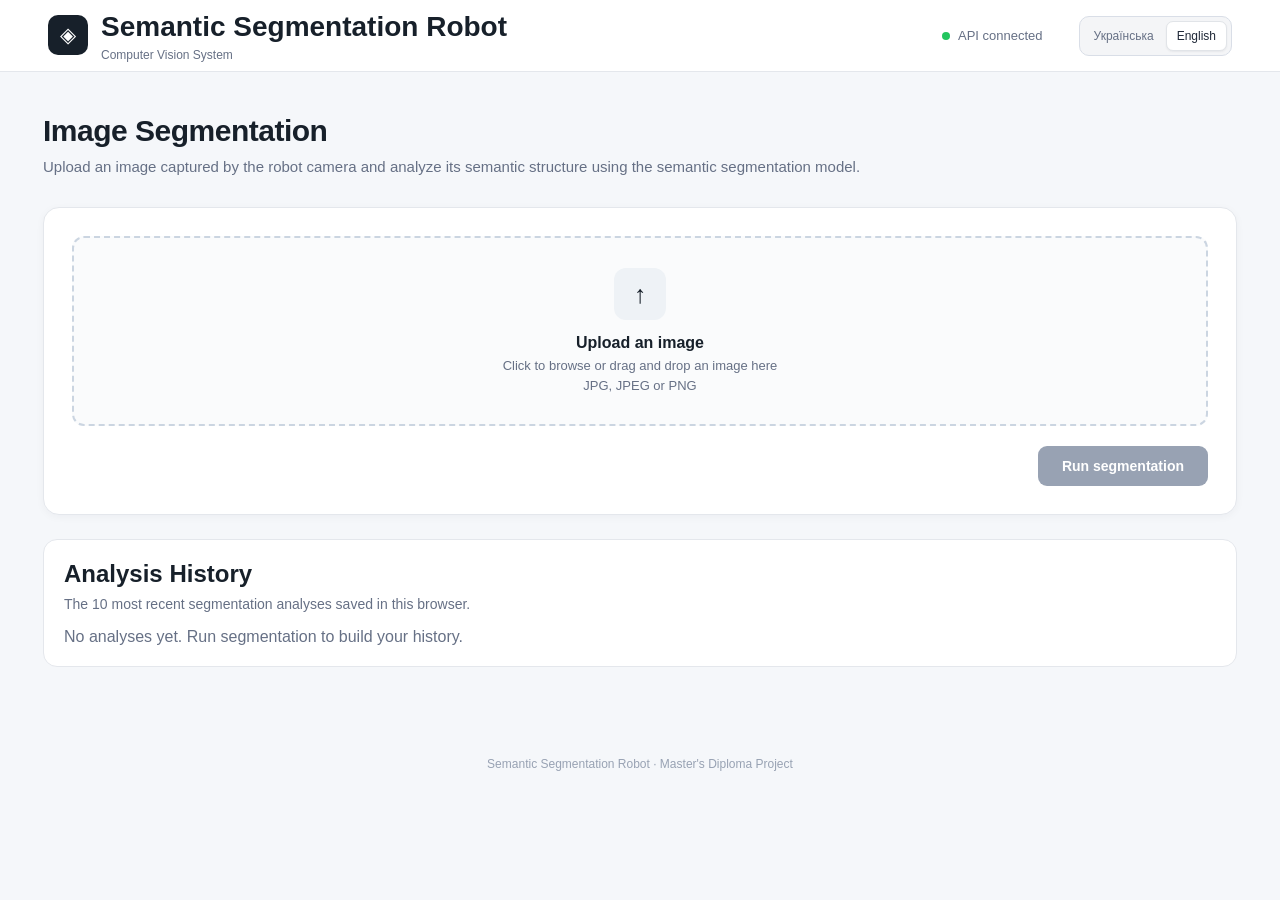
==== MastersDiploma/frontend/index.html @ cd9e9b17 "Improved semantic segmentation app and UI" ====
<!DOCTYPE html>
<html lang="en">

<head>
    <meta charset="UTF-8">
    <meta name="viewport" content="width=device-width, initial-scale=1.0">

    <title>Semantic Segmentation Robot</title>

    <link rel="stylesheet" href="css/style.css">
</head>


<body>

<header>

    <div class="brand">

        <div class="brand-icon">
            ◈
        </div>

        <div>

            <h1>
                Semantic Segmentation Robot
            </h1>

            <span>
                Computer Vision System
            </span>

        </div>

    </div>


    <div class="status">

        <div class="status-dot"></div>

        API connected

    </div>


    <div class="language-switch">
        <button type="button" id="lang-uk" class="active">Українська</button>
        <button type="button" id="lang-en">English</button>
    </div>

</header>


<main>

    <!-- ================= TITLE ================= -->

    <div class="page-title">

        <h2>
            Image Segmentation
        </h2>

        <p>
            Upload an image captured by the robot camera and
            analyze its semantic structure using the semantic
            segmentation model.
        </p>

    </div>


    <!-- ================= UPLOAD ================= -->

    <section class="upload-card">

        <label
            class="upload-area"
            id="uploadArea"
            for="fileInput"
        >

            <div class="upload-icon">
                ↑
            </div>

            <h3>
                Upload an image
            </h3>

            <p>
                Click to browse or drag and drop an image here
            </p>

            <p style="margin-top: 5px;">
                JPG, JPEG or PNG
            </p>

        </label>


        <input
            type="file"
            id="fileInput"
            accept="image/jpeg,image/jpg,image/png"
        >


        <div
            class="selected-file"
            id="selectedFile"
        ></div>


        <div class="action-row">

            <button
                class="predict-button"
                id="predictButton"
                disabled
            >
                Run segmentation
            </button>

        </div>


        <div
            class="loading"
            id="loading"
        >

            <div class="spinner"></div>

            Processing image...

        </div>


        <div
            class="error"
            id="error"
        ></div>

    </section>


    <!-- ================= RESULTS ================= -->

    <section id="resultSection">

        <div class="section-header">

            <h2>
                Segmentation Result
            </h2>

            <p>
                Comparison between the original image and the
                generated semantic segmentation result.
            </p>

        </div>


        <!-- ================= IMAGES ================= -->

        <div class="images-grid">

            <!-- ORIGINAL -->

            <div class="image-card">

                <div class="image-card-header">

                    <h3>
                        Original image
                    </h3>

                    <span class="badge">
                        Input
                    </span>

                </div>


                <div class="image-wrapper">

                    <img
                        id="originalImage"
                        alt="Original image"
                    >

                </div>

            </div>


            <!-- RESULT -->

            <div class="image-card">

                <div class="image-card-header">

                    <h3 id="resultTitle">
                        Segmentation overlay
                    </h3>

                    <span class="badge">
                        Prediction
                    </span>

                </div>


                <div class="image-wrapper">

                    <img
                        id="resultImage"
                        alt="Segmentation result"
                    >

                </div>

            </div>

        </div>


        <!-- ================= CONTROLS ================= -->

        <div class="result-controls">

            <div class="view-buttons">

                <button
                    class="view-button active"
                    id="overlayButton"
                    type="button"
                >
                    Overlay
                </button>

                <button
                    class="view-button"
                    id="maskButton"
                    type="button"
                >
                    Mask
                </button>

            </div>


            <div class="download-buttons">

                <a
                    class="download-button"
                    id="downloadOverlay"
                    href="#"
                    download
                >
                    ↓ Download Overlay
                </a>


                <a
                    class="download-button secondary"
                    id="downloadMask"
                    href="#"
                    download
                >
                    ↓ Download Mask
                </a>

            </div>

        </div>


        <!-- ================= INFORMATION ================= -->

        <div class="info-grid">

            <div class="info-column">

            <!-- IMAGE INFORMATION -->

            <div class="info-card">

                <h3>
                    Image Information
                </h3>


                <div class="info-row">

                    <span class="info-label">
                        Filename
                    </span>

                    <span
                        class="info-value"
                        id="filename"
                    >
                        —
                    </span>

                </div>


                <div class="info-row">

                    <span class="info-label">
                        Original resolution
                    </span>

                    <span
                        class="info-value"
                        id="resolution"
                    >
                        —
                    </span>

                </div>


                <div class="info-row">

                    <span class="info-label">
                        Input tensor
                    </span>

                    <span
                        class="info-value"
                        id="tensor"
                    >
                        —
                    </span>

                </div>


                <div class="info-row">

                    <span class="info-label">
                        Mask resolution
                    </span>

                    <span
                        class="info-value"
                        id="maskResolution"
                    >
                        —
                    </span>

                </div>

                <div class="info-row">
                    <span class="info-label">Segmentation model</span>
                    <span class="info-value" id="modelName">—</span>
                </div>

                <div class="info-row">
                    <span class="info-label">Compute device</span>
                    <span class="info-value" id="computeDevice">—</span>
                </div>

            </div>


                <!-- SEGMENTATION ANALYTICS -->

            <div class="info-card" id="analyticsCard">
                <h3>Segmentation Analytics</h3>

                <div class="info-row">
                    <span class="info-label">Inference time</span>
                    <span class="info-value" id="analyticsInference">—</span>
                </div>

                <div class="info-row">
                    <span class="info-label">Image size</span>
                    <span class="info-value" id="analyticsImageSize">—</span>
                </div>

                <div class="info-row">
                    <span class="info-label">Pixels analyzed</span>
                    <span class="info-value" id="analyticsPixelCount">—</span>
                </div>

                <div class="info-row">
                    <span class="info-label">Classes detected</span>
                    <span class="info-value" id="analyticsClassCount">—</span>
                </div>

                <div class="info-row">
                    <span class="info-label">Input file size</span>
                    <span class="info-value" id="analyticsFileSize">—</span>
                </div>

                <div class="info-row">
                    <span class="info-label">Mask resolution</span>
                    <span class="info-value" id="analyticsMaskSize">—</span>
                </div>

                <div class="info-row">
                    <span class="info-label">Inference throughput</span>
                    <span class="info-value" id="analyticsSpeed">—</span>
                </div>

                <div class="info-row">
                    <span class="info-label">Dominant class</span>
                    <span class="info-value" id="analyticsDominantClass">—</span>
                </div>

                <div class="info-row">
                    <span class="info-label">Top 3 classes coverage</span>
                    <span class="info-value" id="analyticsTopThree">—</span>
                </div>

            </div>

            </div>

            <div class="info-column">
                <div class="info-card" id="analyticsVisualCard">
                    <h3>Class Distribution</h3>
                    <div id="analyticsChart" style="display:flex; flex-direction:column; gap:12px; margin-top:16px;">
                        <span class="no-classes">Run segmentation to view analytics.</span>
                    </div>

                    <h3 style="margin-top: 22px;">Scene Summary</h3>
                    <p id="analyticsSummary" style="color:#667085; font-size:14px; line-height:1.6; margin-top:10px;">
                        The scene report will appear after segmentation.
                    </p>
                </div>
            </div>

        </div>

    </section>


<!-- Hidden elements retained for existing JavaScript -->
<div id="legacyClassesCompatibility" style="display:none">
    <span id="classCount"></span>
    <div id="classes"></div>
</div>


<section class="info-card" id="analysisHistory" style="margin-top:24px;">
    <h2>Analysis History</h2>
    <p style="color:#667085;font-size:14px;margin:8px 0 16px;">
        The 10 most recent segmentation analyses saved in this browser.
    </p>
    <div id="historyList">
        <p style="color:#667085;">Loading history...</p>
    </div>
</section>

</main>


<footer>

    Semantic Segmentation Robot · Master's Diploma Project

</footer>


<script src="js/segmentationView.js"></script>
<script src="js/segmentationModel.js"></script>
<script src="js/app.js"></script>

<script src="inspector.js"></script>

<script src="js/analytics.js"></script>
<script src="js/history.js"></script>

    
<script src="js/language-switch.js"></script>
</body>
</html>
---- MastersDiploma/frontend/css/style.css ----
* {
            box-sizing: border-box;
            margin: 0;
            padding: 0;
        }

        body {
            font-family:
                -apple-system,
                BlinkMacSystemFont,
                "Segoe UI",
                Roboto,
                Helvetica,
                Arial,
                sans-serif;

            background: #f5f7fa;
            color: #17202a;
            min-height: 100vh;
        }

        /* ================= HEADER ================= */

        header {
            height: 72px;
            background: #ffffff;
            border-bottom: 1px solid #e4e7ec;

            display: flex;
            align-items: center;
            justify-content: space-between;

            padding: 0 48px;
        }

        .brand {
            display: flex;
            align-items: center;
            gap: 13px;
        }

        .brand-icon {
            width: 40px;
            height: 40px;
            border-radius: 10px;

            background: #17202a;
            color: white;

            display: flex;
            align-items: center;
            justify-content: center;

            font-size: 21px;
        }

        .brand h1 {
            font-size: 17px;
            font-weight: 700;
        }

        .brand span {
            display: block;
            margin-top: 2px;

            font-size: 12px;
            color: #667085;
        }

        .status {
            display: flex;
            align-items: center;
            gap: 8px;

            color: #667085;
            font-size: 13px;
        }

        .status-dot {
            width: 8px;
            height: 8px;

            background: #22c55e;
            border-radius: 50%;
        }

        /* ================= MAIN ================= */

        main {
            max-width: 1250px;
            margin: 0 auto;

            padding: 42px 28px 60px;
        }

        .page-title {
            margin-bottom: 28px;
        }

        .page-title h2 {
            font-size: 30px;
            letter-spacing: -0.5px;
        }

        .page-title p {
            margin-top: 8px;

            color: #667085;
            font-size: 15px;
            line-height: 1.5;
        }

        /* ================= UPLOAD ================= */

        .upload-card {
            background: #ffffff;

            border: 1px solid #e4e7ec;
            border-radius: 16px;

            padding: 28px;

            box-shadow:
                0 2px 8px rgba(16, 24, 40, 0.04);
        }

        .upload-area {
            min-height: 190px;

            border: 2px dashed #cbd5e1;
            border-radius: 12px;

            background: #fafbfc;

            display: flex;
            flex-direction: column;
            justify-content: center;
            align-items: center;

            cursor: pointer;

            transition: 0.2s;
        }

        .upload-area:hover,
        .upload-area.dragover {
            border-color: #475467;
            background: #f8fafc;
        }

        .upload-icon {
            width: 52px;
            height: 52px;

            border-radius: 12px;

            background: #eef2f6;

            display: flex;
            align-items: center;
            justify-content: center;

            font-size: 25px;

            margin-bottom: 14px;
        }

        .upload-area h3 {
            font-size: 16px;
            margin-bottom: 6px;
        }

        .upload-area p {
            color: #667085;
            font-size: 13px;
        }

        #fileInput {
            display: none;
        }

        .selected-file {
            display: none;

            margin-top: 18px;
            padding: 12px 14px;

            background: #f2f4f7;
            border-radius: 9px;

            font-size: 13px;
        }

        .action-row {
            display: flex;
            justify-content: flex-end;

            margin-top: 20px;
        }

        .predict-button {
            border: none;

            background: #17202a;
            color: white;

            padding: 12px 24px;

            border-radius: 9px;

            font-size: 14px;
            font-weight: 600;

            cursor: pointer;

            transition: 0.2s;
        }

        .predict-button:hover {
            background: #344054;
        }

        .predict-button:disabled {
            background: #98a2b3;
            cursor: not-allowed;
        }

        /* ================= LOADING ================= */

        .loading {
            display: none;

            align-items: center;
            justify-content: center;

            gap: 10px;

            margin-top: 18px;

            color: #667085;
            font-size: 13px;
        }

        .spinner {
            width: 18px;
            height: 18px;

            border: 2px solid #d0d5dd;
            border-top-color: #17202a;

            border-radius: 50%;

            animation: spin 0.8s linear infinite;
        }

        @keyframes spin {
            to {
                transform: rotate(360deg);
            }
        }

        /* ================= ERROR ================= */

        .error {
            display: none;

            margin-top: 18px;
            padding: 13px 15px;

            border-radius: 9px;

            background: #fef3f2;
            border: 1px solid #fecdca;

            color: #b42318;

            font-size: 13px;
        }

        /* ================= RESULTS ================= */

        #resultSection {
            display: none;
        }

        .section-header {
            margin: 36px 0 16px;
        }

        .section-header h2 {
            font-size: 20px;
        }

        .section-header p {
            margin-top: 5px;

            color: #667085;
            font-size: 13px;
        }

        .images-grid {
            display: grid;

            grid-template-columns: 1fr 1fr;

            gap: 20px;
        }

        .image-card {
            background: white;

            border: 1px solid #e4e7ec;
            border-radius: 14px;

            overflow: hidden;

            box-shadow:
                0 2px 8px rgba(16, 24, 40, 0.04);
        }

        .image-card-header {
            padding: 15px 18px;

            border-bottom: 1px solid #eaecf0;

            display: flex;
            align-items: center;
            justify-content: space-between;
        }

        .image-card-header h3 {
            font-size: 14px;
        }

        .badge {
            background: #f2f4f7;
            color: #667085;

            padding: 5px 8px;

            border-radius: 6px;

            font-size: 11px;
        }

        .image-wrapper {
            min-height: 320px;

            padding: 15px;

            background: #eef1f4;

            display: flex;
            justify-content: center;
            align-items: center;
        }

        .image-wrapper img {
            max-width: 100%;
            max-height: 500px;

            object-fit: contain;

            border-radius: 6px;
        }

        /* ================= CONTROLS ================= */

        .result-controls {
            margin-top: 16px;

            background: white;

            border: 1px solid #e4e7ec;
            border-radius: 14px;

            padding: 14px;

            display: flex;

            justify-content: space-between;
            align-items: center;

            gap: 15px;

            flex-wrap: wrap;
        }

        .view-buttons {
            display: flex;

            gap: 6px;

            background: #f2f4f7;

            padding: 4px;

            border-radius: 8px;
        }

        .view-button {
            border: none;

            background: transparent;

            color: #667085;

            padding: 8px 15px;

            border-radius: 6px;

            font-size: 12px;
            font-weight: 600;

            cursor: pointer;
        }

        .view-button.active {
            background: white;
            color: #17202a;

            box-shadow:
                0 1px 3px rgba(16, 24, 40, 0.12);
        }

        .download-buttons {
            display: flex;
            gap: 8px;
        }

        .download-button {
            display: inline-flex;

            align-items: center;

            text-decoration: none;

            background: #17202a;
            color: white;

            padding: 9px 14px;

            border-radius: 7px;

            font-size: 12px;
            font-weight: 600;
        }

        .download-button.secondary {
            background: #f2f4f7;
            color: #344054;
        }

        /* ================= INFORMATION ================= */

        .info-grid {
            display: grid;
            grid-template-columns: repeat(2, minmax(0, 1fr));
            gap: 20px;
            margin-top: 20px;
            align-items: start;
        }

        .info-column {
            display: flex;
            flex-direction: column;
            gap: 20px;
            min-width: 0;
        }

        .info-card {
            background: white;

            border: 1px solid #e4e7ec;
            border-radius: 14px;

            padding: 20px;
        }

        .info-card h3 {
            font-size: 15px;

            margin-bottom: 16px;
        }

        .info-row {
            display: flex;

            justify-content: space-between;

            padding: 10px 0;

            border-bottom: 1px solid #f0f1f3;

            font-size: 13px;

            gap: 20px;
        }

        .info-row:last-child {
            border-bottom: none;
        }

        .info-label {
            color: #667085;
        }

        .info-value {
            font-weight: 600;

            text-align: right;
        }

        /* ================= CLASSES ================= */

        .classes {
            display: flex;
            flex-direction: column;
            gap: 8px;
        }

        .class-tag {
            display: flex;

            align-items: center;
            justify-content: space-between;

            width: 100%;

            padding: 10px 12px;

            border-radius: 8px;

            background: #f8fafc;
            border: 1px solid #e4e7ec;

            font-size: 13px;
        }

        .class-left {
            display: flex;

            align-items: center;

            gap: 9px;
        }

        .class-color {
            width: 11px;
            height: 11px;

            min-width: 11px;

            border-radius: 50%;

            border: 1px solid rgba(0, 0, 0, 0.12);
        }

        .class-name {
            font-weight: 600;
            text-transform: capitalize;
        }

        .class-right {
            display: flex;

            align-items: center;

            gap: 10px;
        }

        .class-percentage {
            font-weight: 700;
            color: #17202a;
        }

        .class-pixels {
            color: #98a2b3;

            font-size: 10px;

            white-space: nowrap;
        }

        .class-count {
            color: #667085;

            font-size: 12px;

            font-weight: 400;

            margin-left: 5px;
        }

        .no-classes {
            color: #98a2b3;
            font-size: 12px;
        }

        .classes-description {
            color: #98a2b3;

            font-size: 12px;

            margin-top: 15px;

            line-height: 1.5;
        }

        /* ================= FOOTER ================= */

        footer {
            padding: 30px;

            text-align: center;

            color: #98a2b3;

            font-size: 12px;
        }

        /* ================= RESPONSIVE ================= */

        @media (max-width: 800px) {

            header {
                padding: 0 20px;
            }

            .status {
                display: none;
            }

            main {
                padding: 30px 16px 50px;
            }

            .images-grid,
            .info-grid {
                grid-template-columns: 1fr;
            }

            .page-title h2 {
                font-size: 25px;
            }

            .result-controls {
                align-items: stretch;
            }

            .view-buttons,
            .download-buttons {
                width: 100%;
            }

            .view-button,
            .download-button {
                flex: 1;
                justify-content: center;
                text-align: center;
            }

            .class-right {
                flex-direction: column;
                align-items: flex-end;
                gap: 2px;
            }
        }

/* Language switch */
.language-switch {
    display: flex;
    gap: 6px;
    align-items: center;
    margin-left: auto;
}

.language-switch button {
    padding: 8px 12px;
    border: 1px solid #334155;
    border-radius: 8px;
    background: transparent;
    color: #cbd5e1;
    font-size: 13px;
    cursor: pointer;
    transition: all 0.2s ease;
}

.language-switch button:hover {
    border-color: #38bdf8;
    color: #ffffff;
}

.language-switch button.active {
    background: #0ea5e9;
    border-color: #0ea5e9;
    color: #ffffff;
}

/* Refined language switch */
.language-switch {
    display: inline-flex;
    align-items: center;
    gap: 2px;
    margin-left: 16px;
    padding: 4px;
    border: 1px solid #d9dee7;
    border-radius: 10px;
    background: #f4f5f7;
    flex-shrink: 0;
}

.language-switch button {
    padding: 7px 10px;
    border: none;
    border-radius: 7px;
    background: transparent;
    color: #667085;
    font-size: 12px;
    font-weight: 500;
    cursor: pointer;
    transition: background 0.2s, color 0.2s;
}

.language-switch button:hover {
    color: #202938;
    border-color: transparent;
}

.language-switch button.active {
    background: #ffffff;
    color: #202938;
    border: 1px solid #e1e4e8;
    box-shadow: 0 1px 2px rgba(16, 24, 40, 0.06);
}

header {
    display: flex;
    align-items: center;
    justify-content: space-between;
    gap: 20px;
    flex-wrap: wrap;
}

header .brand {
    min-width: 0;
}

header .brand h1 {
    font-size: clamp(20px, 2.2vw, 28px);
    line-height: 1.3;
}

header .status {
    margin-left: auto;
    white-space: nowrap;
}

@media (max-width: 640px) {
    header {
        gap: 12px;
    }

    header .brand {
        flex: 1 1 100%;
    }

    header .status {
        margin-left: 0;
    }

    .language-switch {
        margin-left: auto;
    }
}
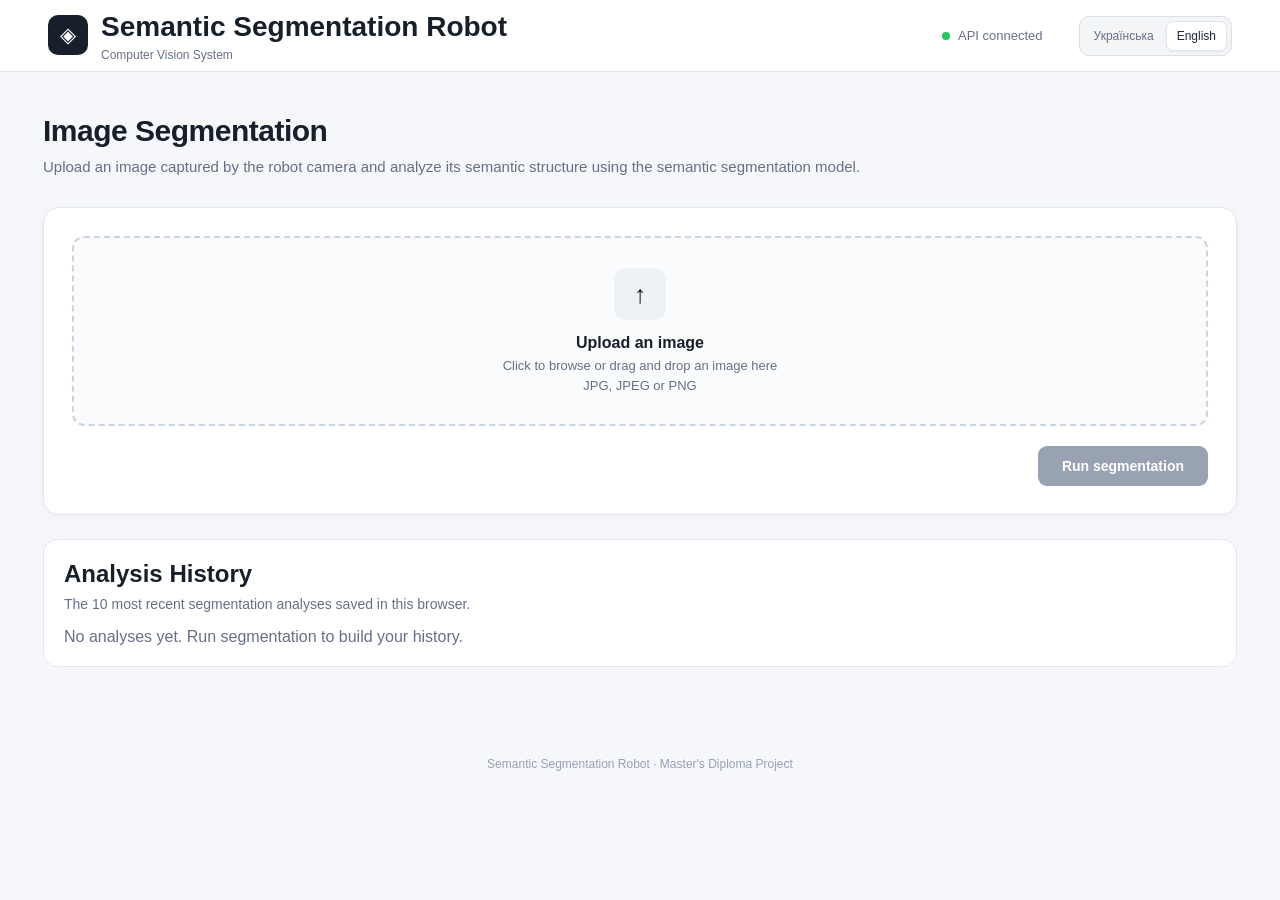
==== commit 7c7a0c03: "Update segmentation evaluation and remove redundant report" ====
--- a/MastersDiploma/frontend/index.html
+++ b/MastersDiploma/frontend/index.html
@@ -482,5 +482,9 @@
 
     
 <script src="js/language-switch.js"></script>
+
+
+
+
 </body>
 </html>
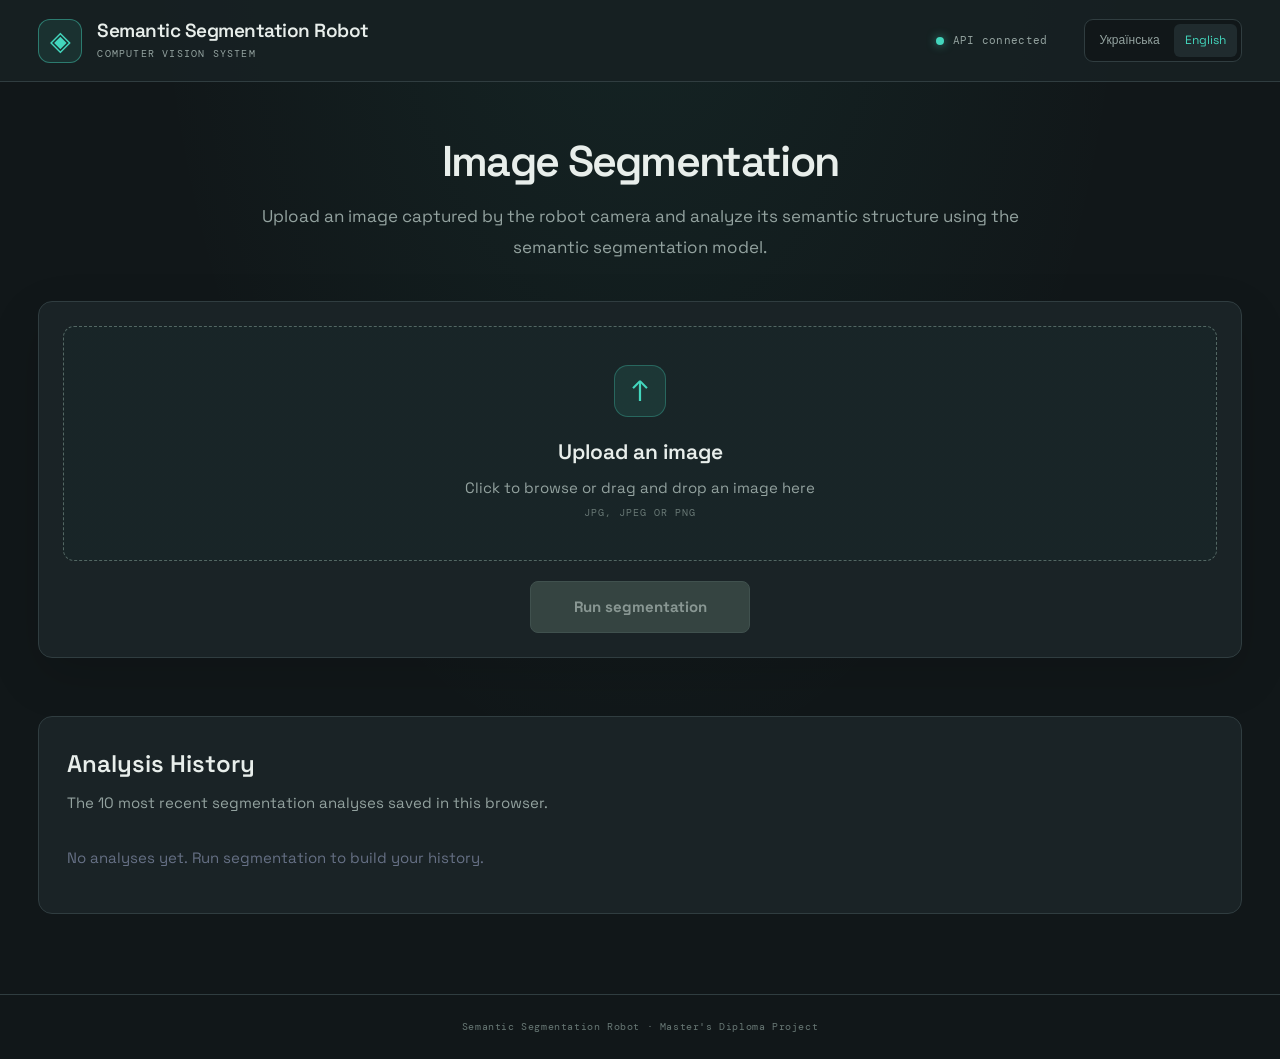
==== commit a340940c: "Improve segmentation inspector and add traversability map" ====
--- a/MastersDiploma/frontend/index.html
+++ b/MastersDiploma/frontend/index.html
@@ -149,7 +149,7 @@
 
     <!-- ================= RESULTS ================= -->
 
-    <section id="resultSection">
+    <section id="resultSection" style="display: none;">
 
         <div class="section-header">
 
--- a/MastersDiploma/frontend/css/style.css
+++ b/MastersDiploma/frontend/css/style.css
@@ -1,775 +1,943 @@
+@import url('https://fonts.googleapis.com/css2?family=DM+Mono:wght@400;500&family=Space+Grotesk:wght@400;500;600;700&display=swap');
+
+:root {
+    --bg: #111719;
+    --surface: #1a2326;
+    --surface-raised: #202b2e;
+    --surface-soft: #182124;
+    --border: #303d40;
+    --text: #e8eeeb;
+    --muted: #93a29f;
+    --subtle: #687875;
+    --accent: #43d6bd;
+    --accent-hover: #65e5ce;
+    --accent-soft: rgba(67, 214, 189, 0.10);
+    --blue: #82a9bd;
+    --orange: #d5a477;
+    --danger: #e17e78;
+    --radius: 14px;
+    --radius-sm: 9px;
+    --font-main: 'Space Grotesk', sans-serif;
+    --font-mono: 'DM Mono', monospace;
+}
+
 * {
-            box-sizing: border-box;
-            margin: 0;
-            padding: 0;
-        }
-
-        body {
-            font-family:
-                -apple-system,
-                BlinkMacSystemFont,
-                "Segoe UI",
-                Roboto,
-                Helvetica,
-                Arial,
-                sans-serif;
-
-            background: #f5f7fa;
-            color: #17202a;
-            min-height: 100vh;
-        }
-
-        /* ================= HEADER ================= */
-
-        header {
-            height: 72px;
-            background: #ffffff;
-            border-bottom: 1px solid #e4e7ec;
-
-            display: flex;
-            align-items: center;
-            justify-content: space-between;
-
-            padding: 0 48px;
-        }
-
-        .brand {
-            display: flex;
-            align-items: center;
-            gap: 13px;
-        }
-
-        .brand-icon {
-            width: 40px;
-            height: 40px;
-            border-radius: 10px;
-
-            background: #17202a;
-            color: white;
-
-            display: flex;
-            align-items: center;
-            justify-content: center;
-
-            font-size: 21px;
-        }
-
-        .brand h1 {
-            font-size: 17px;
-            font-weight: 700;
-        }
-
-        .brand span {
-            display: block;
-            margin-top: 2px;
-
-            font-size: 12px;
-            color: #667085;
-        }
-
-        .status {
-            display: flex;
-            align-items: center;
-            gap: 8px;
-
-            color: #667085;
-            font-size: 13px;
-        }
-
-        .status-dot {
-            width: 8px;
-            height: 8px;
-
-            background: #22c55e;
-            border-radius: 50%;
-        }
-
-        /* ================= MAIN ================= */
-
-        main {
-            max-width: 1250px;
-            margin: 0 auto;
-
-            padding: 42px 28px 60px;
-        }
-
-        .page-title {
-            margin-bottom: 28px;
-        }
-
-        .page-title h2 {
-            font-size: 30px;
-            letter-spacing: -0.5px;
-        }
-
-        .page-title p {
-            margin-top: 8px;
-
-            color: #667085;
-            font-size: 15px;
-            line-height: 1.5;
-        }
-
-        /* ================= UPLOAD ================= */
-
-        .upload-card {
-            background: #ffffff;
-
-            border: 1px solid #e4e7ec;
-            border-radius: 16px;
-
-            padding: 28px;
-
-            box-shadow:
-                0 2px 8px rgba(16, 24, 40, 0.04);
-        }
-
-        .upload-area {
-            min-height: 190px;
-
-            border: 2px dashed #cbd5e1;
-            border-radius: 12px;
-
-            background: #fafbfc;
-
-            display: flex;
-            flex-direction: column;
-            justify-content: center;
-            align-items: center;
-
-            cursor: pointer;
-
-            transition: 0.2s;
-        }
-
-        .upload-area:hover,
-        .upload-area.dragover {
-            border-color: #475467;
-            background: #f8fafc;
-        }
-
-        .upload-icon {
-            width: 52px;
-            height: 52px;
-
-            border-radius: 12px;
-
-            background: #eef2f6;
-
-            display: flex;
-            align-items: center;
-            justify-content: center;
-
-            font-size: 25px;
-
-            margin-bottom: 14px;
-        }
-
-        .upload-area h3 {
-            font-size: 16px;
-            margin-bottom: 6px;
-        }
-
-        .upload-area p {
-            color: #667085;
-            font-size: 13px;
-        }
-
-        #fileInput {
-            display: none;
-        }
-
-        .selected-file {
-            display: none;
-
-            margin-top: 18px;
-            padding: 12px 14px;
-
-            background: #f2f4f7;
-            border-radius: 9px;
-
-            font-size: 13px;
-        }
-
-        .action-row {
-            display: flex;
-            justify-content: flex-end;
-
-            margin-top: 20px;
-        }
-
-        .predict-button {
-            border: none;
-
-            background: #17202a;
-            color: white;
-
-            padding: 12px 24px;
-
-            border-radius: 9px;
-
-            font-size: 14px;
-            font-weight: 600;
-
-            cursor: pointer;
-
-            transition: 0.2s;
-        }
-
-        .predict-button:hover {
-            background: #344054;
-        }
-
-        .predict-button:disabled {
-            background: #98a2b3;
-            cursor: not-allowed;
-        }
-
-        /* ================= LOADING ================= */
-
-        .loading {
-            display: none;
-
-            align-items: center;
-            justify-content: center;
-
-            gap: 10px;
-
-            margin-top: 18px;
-
-            color: #667085;
-            font-size: 13px;
-        }
-
-        .spinner {
-            width: 18px;
-            height: 18px;
-
-            border: 2px solid #d0d5dd;
-            border-top-color: #17202a;
-
-            border-radius: 50%;
-
-            animation: spin 0.8s linear infinite;
-        }
-
-        @keyframes spin {
-            to {
-                transform: rotate(360deg);
-            }
-        }
-
-        /* ================= ERROR ================= */
-
-        .error {
-            display: none;
-
-            margin-top: 18px;
-            padding: 13px 15px;
-
-            border-radius: 9px;
-
-            background: #fef3f2;
-            border: 1px solid #fecdca;
-
-            color: #b42318;
-
-            font-size: 13px;
-        }
-
-        /* ================= RESULTS ================= */
-
-        #resultSection {
-            display: none;
-        }
-
-        .section-header {
-            margin: 36px 0 16px;
-        }
-
-        .section-header h2 {
-            font-size: 20px;
-        }
-
-        .section-header p {
-            margin-top: 5px;
-
-            color: #667085;
-            font-size: 13px;
-        }
-
-        .images-grid {
-            display: grid;
-
-            grid-template-columns: 1fr 1fr;
-
-            gap: 20px;
-        }
-
-        .image-card {
-            background: white;
-
-            border: 1px solid #e4e7ec;
-            border-radius: 14px;
-
-            overflow: hidden;
-
-            box-shadow:
-                0 2px 8px rgba(16, 24, 40, 0.04);
-        }
-
-        .image-card-header {
-            padding: 15px 18px;
-
-            border-bottom: 1px solid #eaecf0;
-
-            display: flex;
-            align-items: center;
-            justify-content: space-between;
-        }
-
-        .image-card-header h3 {
-            font-size: 14px;
-        }
-
-        .badge {
-            background: #f2f4f7;
-            color: #667085;
-
-            padding: 5px 8px;
-
-            border-radius: 6px;
-
-            font-size: 11px;
-        }
-
-        .image-wrapper {
-            min-height: 320px;
-
-            padding: 15px;
-
-            background: #eef1f4;
-
-            display: flex;
-            justify-content: center;
-            align-items: center;
-        }
-
-        .image-wrapper img {
-            max-width: 100%;
-            max-height: 500px;
-
-            object-fit: contain;
-
-            border-radius: 6px;
-        }
-
-        /* ================= CONTROLS ================= */
-
-        .result-controls {
-            margin-top: 16px;
-
-            background: white;
-
-            border: 1px solid #e4e7ec;
-            border-radius: 14px;
-
-            padding: 14px;
-
-            display: flex;
-
-            justify-content: space-between;
-            align-items: center;
-
-            gap: 15px;
-
-            flex-wrap: wrap;
-        }
-
-        .view-buttons {
-            display: flex;
-
-            gap: 6px;
-
-            background: #f2f4f7;
-
-            padding: 4px;
-
-            border-radius: 8px;
-        }
-
-        .view-button {
-            border: none;
-
-            background: transparent;
-
-            color: #667085;
-
-            padding: 8px 15px;
-
-            border-radius: 6px;
-
-            font-size: 12px;
-            font-weight: 600;
-
-            cursor: pointer;
-        }
-
-        .view-button.active {
-            background: white;
-            color: #17202a;
-
-            box-shadow:
-                0 1px 3px rgba(16, 24, 40, 0.12);
-        }
-
-        .download-buttons {
-            display: flex;
-            gap: 8px;
-        }
-
-        .download-button {
-            display: inline-flex;
-
-            align-items: center;
-
-            text-decoration: none;
-
-            background: #17202a;
-            color: white;
-
-            padding: 9px 14px;
-
-            border-radius: 7px;
-
-            font-size: 12px;
-            font-weight: 600;
-        }
-
-        .download-button.secondary {
-            background: #f2f4f7;
-            color: #344054;
-        }
-
-        /* ================= INFORMATION ================= */
-
-        .info-grid {
-            display: grid;
-            grid-template-columns: repeat(2, minmax(0, 1fr));
-            gap: 20px;
-            margin-top: 20px;
-            align-items: start;
-        }
-
-        .info-column {
-            display: flex;
-            flex-direction: column;
-            gap: 20px;
-            min-width: 0;
-        }
-
-        .info-card {
-            background: white;
-
-            border: 1px solid #e4e7ec;
-            border-radius: 14px;
-
-            padding: 20px;
-        }
-
-        .info-card h3 {
-            font-size: 15px;
-
-            margin-bottom: 16px;
-        }
-
-        .info-row {
-            display: flex;
-
-            justify-content: space-between;
-
-            padding: 10px 0;
-
-            border-bottom: 1px solid #f0f1f3;
-
-            font-size: 13px;
-
-            gap: 20px;
-        }
-
-        .info-row:last-child {
-            border-bottom: none;
-        }
-
-        .info-label {
-            color: #667085;
-        }
-
-        .info-value {
-            font-weight: 600;
-
-            text-align: right;
-        }
-
-        /* ================= CLASSES ================= */
-
-        .classes {
-            display: flex;
-            flex-direction: column;
-            gap: 8px;
-        }
-
-        .class-tag {
-            display: flex;
-
-            align-items: center;
-            justify-content: space-between;
-
-            width: 100%;
-
-            padding: 10px 12px;
-
-            border-radius: 8px;
-
-            background: #f8fafc;
-            border: 1px solid #e4e7ec;
-
-            font-size: 13px;
-        }
-
-        .class-left {
-            display: flex;
-
-            align-items: center;
-
-            gap: 9px;
-        }
-
-        .class-color {
-            width: 11px;
-            height: 11px;
-
-            min-width: 11px;
-
-            border-radius: 50%;
-
-            border: 1px solid rgba(0, 0, 0, 0.12);
-        }
-
-        .class-name {
-            font-weight: 600;
-            text-transform: capitalize;
-        }
-
-        .class-right {
-            display: flex;
-
-            align-items: center;
-
-            gap: 10px;
-        }
-
-        .class-percentage {
-            font-weight: 700;
-            color: #17202a;
-        }
-
-        .class-pixels {
-            color: #98a2b3;
-
-            font-size: 10px;
-
-            white-space: nowrap;
-        }
-
-        .class-count {
-            color: #667085;
-
-            font-size: 12px;
-
-            font-weight: 400;
-
-            margin-left: 5px;
-        }
-
-        .no-classes {
-            color: #98a2b3;
-            font-size: 12px;
-        }
-
-        .classes-description {
-            color: #98a2b3;
-
-            font-size: 12px;
-
-            margin-top: 15px;
-
-            line-height: 1.5;
-        }
-
-        /* ================= FOOTER ================= */
-
-        footer {
-            padding: 30px;
-
-            text-align: center;
-
-            color: #98a2b3;
-
-            font-size: 12px;
-        }
-
-        /* ================= RESPONSIVE ================= */
-
-        @media (max-width: 800px) {
-
-            header {
-                padding: 0 20px;
-            }
-
-            .status {
-                display: none;
-            }
-
-            main {
-                padding: 30px 16px 50px;
-            }
-
-            .images-grid,
-            .info-grid {
-                grid-template-columns: 1fr;
-            }
-
-            .page-title h2 {
-                font-size: 25px;
-            }
-
-            .result-controls {
-                align-items: stretch;
-            }
-
-            .view-buttons,
-            .download-buttons {
-                width: 100%;
-            }
-
-            .view-button,
-            .download-button {
-                flex: 1;
-                justify-content: center;
-                text-align: center;
-            }
-
-            .class-right {
-                flex-direction: column;
-                align-items: flex-end;
-                gap: 2px;
-            }
-        }
-
-/* Language switch */
+    box-sizing: border-box;
+}
+
+html {
+    scroll-behavior: smooth;
+}
+
+body {
+    margin: 0;
+    min-height: 100vh;
+    background:
+        radial-gradient(ellipse at 50% -15%, rgba(67, 214, 189, 0.075), transparent 55%),
+        var(--bg);
+    color: var(--text);
+    font-family: var(--font-main);
+    font-size: 15px;
+    line-height: 1.5;
+}
+
+button, input {
+    font: inherit;
+}
+
+button, a {
+    -webkit-tap-highlight-color: transparent;
+}
+
+button:focus-visible,
+a:focus-visible,
+input:focus-visible,
+label:focus-visible {
+    outline: 2px solid var(--accent);
+    outline-offset: 3px;
+}
+
+/* ================= HEADER ================= */
+
+header {
+    min-height: 82px;
+    width: 100%;
+    padding: 16px 3%;
+    display: grid;
+    grid-template-columns: 1fr auto auto;
+    align-items: center;
+    gap: 36px;
+    background: rgba(23, 32, 35, 0.94);
+    border-bottom: 1px solid var(--border);
+    position: relative;
+    z-index: 10;
+}
+
+.brand {
+    display: flex;
+    align-items: center;
+    gap: 15px;
+    min-width: 0;
+}
+
+.brand-icon {
+    width: 44px;
+    height: 44px;
+    flex: 0 0 44px;
+    display: grid;
+    place-items: center;
+    border: 1px solid rgba(67, 214, 189, 0.45);
+    border-radius: 12px;
+    background: var(--accent-soft);
+    color: var(--accent);
+    font-size: 27px;
+    line-height: 1;
+}
+
+.brand h1 {
+    margin: 0;
+    color: var(--text);
+    font-size: 19px;
+    font-weight: 600;
+    letter-spacing: -0.5px;
+    line-height: 1.25;
+}
+
+.brand span {
+    display: block;
+    margin-top: 4px;
+    color: var(--muted);
+    font-family: var(--font-mono);
+    font-size: 10px;
+    letter-spacing: 1.2px;
+    text-transform: uppercase;
+}
+
+.status {
+    display: flex;
+    align-items: center;
+    gap: 9px;
+    white-space: nowrap;
+    color: var(--muted);
+    font-family: var(--font-mono);
+    font-size: 11px;
+    letter-spacing: 0.3px;
+}
+
+.status-dot {
+    width: 8px;
+    height: 8px;
+    flex: 0 0 8px;
+    border-radius: 50%;
+    background: var(--accent);
+    box-shadow: 0 0 10px rgba(67, 214, 189, 0.6);
+}
+
 .language-switch {
     display: flex;
-    gap: 6px;
-    align-items: center;
-    margin-left: auto;
+    align-items: center;
+    padding: 4px;
+    gap: 3px;
+    background: var(--bg);
+    border: 1px solid var(--border);
+    border-radius: 9px;
 }
 
 .language-switch button {
+    padding: 7px 11px;
+    border: 0;
+    border-radius: 6px;
+    background: transparent;
+    color: var(--muted);
+    cursor: pointer;
+    font-size: 12px;
+    transition: 0.2s ease;
+}
+
+.language-switch button:hover {
+    color: var(--text);
+}
+
+.language-switch button.active {
+    background: var(--surface-raised);
+    color: var(--accent);
+}
+
+/* ================= MAIN LAYOUT ================= */
+
+main {
+    width: 94%;
+    max-width: 1800px;
+    margin: 0 auto;
+    padding: 55px 0 80px;
+}
+
+.page-title {
+    max-width: 950px;
+    margin: 0 auto 38px;
+    text-align: center;
+}
+
+.page-title h2 {
+    margin: 0;
+    color: var(--text);
+    font-size: clamp(30px, 4vw, 43px);
+    font-weight: 600;
+    letter-spacing: -1.7px;
+    line-height: 1.15;
+}
+
+.page-title p {
+    max-width: 800px;
+    margin: 15px auto 0;
+    color: var(--muted);
+    font-size: 15px;
+    line-height: 1.8;
+}
+
+/* ================= UPLOAD ================= */
+
+.upload-card {
+    width: 100%;
+    max-width: none;
+    margin: 0 auto 58px;
+    padding: 24px;
+    background: var(--surface);
+    border: 1px solid var(--border);
+    border-radius: var(--radius);
+    box-shadow: 0 18px 50px rgba(0, 0, 0, 0.14);
+}
+
+.upload-area {
+    min-height: 235px;
+    padding: 35px 20px;
+    display: flex;
+    flex-direction: column;
+    align-items: center;
+    justify-content: center;
+    border: 1px dashed #536763;
+    border-radius: 11px;
+    background:
+        linear-gradient(rgba(67, 214, 189, 0.025), rgba(67, 214, 189, 0.025)),
+        var(--surface-soft);
+    cursor: pointer;
+    text-align: center;
+    transition: border-color 0.2s, background 0.2s;
+}
+
+.upload-area:hover,
+.upload-area.dragover {
+    border-color: var(--accent);
+    background: rgba(67, 214, 189, 0.07);
+}
+
+.upload-icon {
+    width: 52px;
+    height: 52px;
+    margin-bottom: 18px;
+    display: grid;
+    place-items: center;
+    border: 1px solid rgba(67, 214, 189, 0.3);
+    border-radius: 14px;
+    background: var(--accent-soft);
+    color: var(--accent);
+    font-size: 29px;
+    line-height: 1;
+}
+
+.upload-area h3 {
+    margin: 0;
+    color: var(--text);
+    font-size: 18px;
+    font-weight: 600;
+}
+
+.upload-area p {
+    margin: 8px 0 0;
+    color: var(--muted);
+    font-size: 13px;
+}
+
+.upload-area p:last-child {
+    color: var(--subtle);
+    font-family: var(--font-mono);
+    font-size: 10px;
+    letter-spacing: 1px;
+    text-transform: uppercase;
+}
+
+#fileInput {
+    display: none;
+}
+
+.selected-file {
+    min-height: 0;
+    margin-top: 14px;
+    color: var(--accent);
+    font-family: var(--font-mono);
+    font-size: 12px;
+    overflow-wrap: anywhere;
+}
+
+.action-row {
+    display: flex;
+    justify-content: center;
+    margin-top: 20px;
+}
+
+.predict-button {
+    min-width: 220px;
+    padding: 13px 25px;
+    border: 1px solid var(--accent);
+    border-radius: 8px;
+    background: var(--accent);
+    color: #10201d;
+    font-size: 13px;
+    font-weight: 700;
+    cursor: pointer;
+    transition: 0.2s ease;
+}
+
+.predict-button:hover:not(:disabled) {
+    background: var(--accent-hover);
+    transform: translateY(-1px);
+    box-shadow: 0 6px 22px rgba(67, 214, 189, 0.16);
+}
+
+.predict-button:disabled {
+    border-color: #40514e;
+    background: #354441;
+    color: #899793;
+    cursor: not-allowed;
+}
+
+.loading {
+    display: none;
+    margin-top: 22px;
+    align-items: center;
+    justify-content: center;
+    gap: 12px;
+    color: var(--muted);
+    font-size: 13px;
+}
+
+.spinner {
+    width: 18px;
+    height: 18px;
+    border: 2px solid var(--border);
+    border-top-color: var(--accent);
+    border-radius: 50%;
+    animation: spin 0.8s linear infinite;
+}
+
+@keyframes spin {
+    to { transform: rotate(360deg); }
+}
+
+.error {
+    display: none;
+    margin-top: 16px;
+    padding: 12px 15px;
+    border: 1px solid rgba(225, 126, 120, 0.3);
+    border-radius: 8px;
+    background: rgba(225, 126, 120, 0.08);
+    color: var(--danger);
+    font-size: 13px;
+}
+
+/* ================= SECTION HEADERS ================= */
+
+.section-header {
+    margin-bottom: 25px;
+}
+
+.section-header h2 {
+    margin: 0;
+    color: var(--text);
+    font-size: 25px;
+    font-weight: 600;
+    letter-spacing: -0.6px;
+}
+
+.section-header p {
+    margin: 7px 0 0;
+    color: var(--muted);
+    font-size: 13px;
+}
+
+/* ================= IMAGE COMPARISON ================= */
+
+.images-grid {
+    display: grid;
+    grid-template-columns: repeat(2, minmax(0, 1fr));
+    gap: 26px;
+}
+
+.image-card {
+    min-width: 0;
+    overflow: hidden;
+    background: var(--surface);
+    border: 1px solid var(--border);
+    border-radius: var(--radius);
+}
+
+.image-card-header {
+    min-height: 59px;
+    padding: 15px 18px;
+    display: flex;
+    align-items: center;
+    justify-content: space-between;
+    gap: 12px;
+    border-bottom: 1px solid var(--border);
+}
+
+.image-card-header h3 {
+    margin: 0;
+    color: var(--text);
+    font-size: 14px;
+    font-weight: 600;
+}
+
+.badge {
+    padding: 4px 9px;
+    border: 1px solid var(--border);
+    border-radius: 5px;
+    background: var(--surface-soft);
+    color: var(--blue);
+    font-family: var(--font-mono);
+    font-size: 10px;
+    letter-spacing: 0.6px;
+    text-transform: uppercase;
+}
+
+.image-wrapper {
+    min-height: 280px;
+    height: 460px;
+    padding: 12px;
+    display: flex;
+    align-items: center;
+    justify-content: center;
+    overflow: hidden;
+    background:
+        linear-gradient(45deg, #172023 25%, transparent 25%),
+        linear-gradient(-45deg, #172023 25%, transparent 25%),
+        linear-gradient(45deg, transparent 75%, #172023 75%),
+        linear-gradient(-45deg, transparent 75%, #172023 75%),
+        #1b2528;
+    background-size: 20px 20px;
+    background-position: 0 0, 0 10px, 10px -10px, -10px 0;
+}
+
+.image-wrapper img {
+    display: block;
+    max-width: 100%;
+    max-height: 100%;
+    width: auto;
+    height: auto;
+    object-fit: contain;
+    border-radius: 4px;
+}
+
+/* ================= RESULT CONTROLS ================= */
+
+.result-controls {
+    margin: 18px 0 30px;
+    padding: 13px 16px;
+    display: flex;
+    align-items: center;
+    justify-content: space-between;
+    gap: 15px;
+    background: var(--surface);
+    border: 1px solid var(--border);
+    border-radius: 11px;
+}
+
+.view-buttons,
+.download-buttons {
+    display: flex;
+    align-items: center;
+    flex-wrap: wrap;
+    gap: 8px;
+}
+
+.view-button,
+.download-button {
+    min-height: 36px;
+    padding: 8px 13px;
+    display: inline-flex;
+    align-items: center;
+    justify-content: center;
+    border: 1px solid var(--border);
+    border-radius: 7px;
+    background: var(--surface-soft);
+    color: var(--muted);
+    font-size: 12px;
+    text-decoration: none;
+    cursor: pointer;
+    transition: 0.2s ease;
+}
+
+.view-button:hover,
+.download-button:hover {
+    border-color: var(--accent);
+    color: var(--text);
+}
+
+.view-button.active {
+    border-color: rgba(67, 214, 189, 0.5);
+    background: var(--accent-soft);
+    color: var(--accent);
+}
+
+.download-button {
+    border-color: rgba(67, 214, 189, 0.35);
+    color: var(--accent);
+}
+
+.download-button.secondary {
+    border-color: var(--border);
+    color: var(--muted);
+}
+
+/* ================= INFORMATION / ANALYTICS ================= */
+
+.info-grid {
+    display: grid;
+    grid-template-columns: 1fr 1fr;
+    align-items: start;
+    gap: 26px;
+}
+
+.info-column {
+    min-width: 0;
+    display: flex;
+    flex-direction: column;
+    gap: 22px;
+}
+
+.info-card {
+    min-width: 0;
+    padding: 22px;
+    background: var(--surface);
+    border: 1px solid var(--border);
+    border-radius: var(--radius);
+}
+
+.info-card h3 {
+    margin: 0 0 17px;
+    color: var(--text);
+    font-size: 15px;
+    font-weight: 600;
+}
+
+.info-row {
+    min-height: 39px;
+    padding: 9px 0;
+    display: flex;
+    align-items: flex-start;
+    justify-content: space-between;
+    gap: 18px;
+    border-bottom: 1px solid rgba(48, 61, 64, 0.7);
+}
+
+.info-row:last-child {
+    border-bottom: 0;
+}
+
+.info-label {
+    color: var(--muted);
+    font-size: 12px;
+}
+
+.info-value {
+    max-width: 58%;
+    color: var(--text);
+    font-family: var(--font-mono);
+    font-size: 11px;
+    text-align: right;
+    overflow-wrap: anywhere;
+}
+
+#analyticsChart {
+    margin-top: 16px;
+}
+
+#analyticsSummary {
+    color: var(--muted) !important;
+    font-size: 13px !important;
+    line-height: 1.8 !important;
+}
+
+#analyticsChart > div {
+    min-width: 0;
+}
+
+#analyticsChart span {
+    color: var(--muted);
+    font-size: 12px;
+}
+
+#analyticsChart .no-classes {
+    color: var(--subtle);
+    font-size: 12px;
+}
+
+/* ================= CLASS LIST ================= */
+
+.classes {
+    display: flex;
+    flex-wrap: wrap;
+    gap: 8px;
+}
+
+.class-tag {
+    padding: 6px 10px;
+    border: 1px solid var(--border);
+    border-radius: 6px;
+    background: var(--surface-soft);
+    color: var(--muted);
+    font-size: 11px;
+}
+
+/* ================= HISTORY ================= */
+
+#analysisHistory {
+    margin-top: 28px;
+}
+
+#analysisHistory h2 {
+    margin: 0;
+    color: var(--text);
+    font-size: 20px;
+    font-weight: 600;
+}
+
+#analysisHistory > p {
+    color: var(--muted) !important;
+    font-size: 13px !important;
+    line-height: 1.6;
+}
+
+#historyList {
+    display: flex;
+    flex-direction: column;
+    gap: 10px;
+}
+
+#historyList > p {
+    color: var(--muted);
+    font-size: 13px;
+}
+
+/* ================= FOOTER ================= */
+
+footer {
+    padding: 24px 20px;
+    border-top: 1px solid var(--border);
+    color: var(--subtle);
+    font-family: var(--font-mono);
+    font-size: 10px;
+    letter-spacing: 0.6px;
+    text-align: center;
+}
+
+/* ================= LARGE SCREENS ================= */
+
+@media (min-width: 1500px) {
+    main {
+        width: 94%;
+        max-width: 1800px;
+    }
+
+    .page-title {
+        max-width: 950px;
+    }
+
+    .page-title p {
+        max-width: 800px;
+    }
+
+    .images-grid,
+    .info-grid {
+        gap: 26px;
+    }
+
+    .image-wrapper {
+        height: 460px;
+    }
+}
+
+/* ================= RESPONSIVE ================= */
+
+@media (max-width: 900px) {
+    header {
+        grid-template-columns: 1fr auto;
+        gap: 15px;
+    }
+
+    .status {
+        display: none;
+    }
+
+    main {
+        width: 92%;
+        padding-top: 42px;
+    }
+
+    .image-wrapper {
+        height: 320px;
+    }
+
+    .info-grid {
+        grid-template-columns: 1fr;
+    }
+}
+
+@media (max-width: 620px) {
+    header {
+        padding: 14px 4%;
+        grid-template-columns: 1fr;
+        justify-items: center;
+        gap: 14px;
+    }
+
+    .brand {
+        width: 100%;
+        justify-content: center;
+    }
+
+    .brand h1 {
+        font-size: 16px;
+    }
+
+    .brand-icon {
+        width: 39px;
+        height: 39px;
+        flex-basis: 39px;
+    }
+
+    .language-switch {
+        justify-self: center;
+    }
+
+    main {
+        width: 92%;
+        padding: 35px 0 55px;
+    }
+
+    .page-title {
+        margin-bottom: 27px;
+    }
+
+    .page-title h2 {
+        font-size: 30px;
+    }
+
+    .page-title p {
+        font-size: 13px;
+    }
+
+    .upload-card {
+        padding: 13px;
+        margin-bottom: 42px;
+    }
+
+    .upload-area {
+        min-height: 210px;
+        padding: 25px 12px;
+    }
+
+    .images-grid {
+        grid-template-columns: 1fr;
+        gap: 15px;
+    }
+
+    .image-wrapper {
+        height: 280px;
+        min-height: 200px;
+    }
+
+    .result-controls {
+        align-items: stretch;
+        flex-direction: column;
+    }
+
+    .view-buttons,
+    .download-buttons {
+        justify-content: center;
+    }
+
+    .download-button {
+        flex: 1;
+    }
+
+    .info-card {
+        padding: 17px;
+    }
+
+    .info-row {
+        gap: 10px;
+    }
+
+    .info-label {
+        font-size: 11px;
+    }
+
+    .info-value {
+        font-size: 10px;
+    }
+}
+
+/* =========================================
+   TYPOGRAPHY IMPROVEMENTS
+========================================= */
+
+body {
+    font-size: 17px;
+    line-height: 1.6;
+}
+
+/* Section headings */
+.section-header h2 {
+    font-size: 30px;
+}
+
+.section-header p {
+    font-size: 16px;
+}
+
+/* Image cards */
+.image-card-header h3 {
+    font-size: 17px;
+}
+
+.badge {
+    font-size: 12px;
+    padding: 5px 10px;
+}
+
+/* Image controls */
+.view-button,
+.download-button {
+    font-size: 14px;
+    min-height: 42px;
+    padding: 10px 16px;
+}
+
+/* Information cards */
+.info-card {
+    padding: 28px;
+}
+
+.info-card h3 {
+    font-size: 21px;
+    margin-bottom: 20px;
+}
+
+.info-row {
+    min-height: 46px;
+    padding: 12px 0;
+    gap: 20px;
+}
+
+.info-label {
+    font-size: 15px;
+    line-height: 1.5;
+}
+
+.info-value {
+    font-size: 14px;
+    max-width: 62%;
+    line-height: 1.5;
+}
+
+/* Class Distribution */
+#analyticsChart {
+    gap: 16px !important;
+    margin-top: 22px !important;
+}
+
+#analyticsChart span {
+    font-size: 15px !important;
+}
+
+#analyticsChart .no-classes {
+    font-size: 15px !important;
+}
+
+/* Scene Summary */
+#analyticsSummary {
+    font-size: 16px !important;
+    line-height: 1.8 !important;
+}
+
+/* Class tags */
+.class-tag {
+    font-size: 14px;
     padding: 8px 12px;
-    border: 1px solid #334155;
-    border-radius: 8px;
-    background: transparent;
-    color: #cbd5e1;
-    font-size: 13px;
-    cursor: pointer;
-    transition: all 0.2s ease;
-}
-
-.language-switch button:hover {
-    border-color: #38bdf8;
-    color: #ffffff;
-}
-
-.language-switch button.active {
-    background: #0ea5e9;
-    border-color: #0ea5e9;
-    color: #ffffff;
-}
-
-/* Refined language switch */
-.language-switch {
-    display: inline-flex;
-    align-items: center;
-    gap: 2px;
-    margin-left: 16px;
-    padding: 4px;
-    border: 1px solid #d9dee7;
-    border-radius: 10px;
-    background: #f4f5f7;
-    flex-shrink: 0;
-}
-
-.language-switch button {
-    padding: 7px 10px;
-    border: none;
-    border-radius: 7px;
-    background: transparent;
-    color: #667085;
-    font-size: 12px;
-    font-weight: 500;
-    cursor: pointer;
-    transition: background 0.2s, color 0.2s;
-}
-
-.language-switch button:hover {
-    color: #202938;
-    border-color: transparent;
-}
-
-.language-switch button.active {
-    background: #ffffff;
-    color: #202938;
-    border: 1px solid #e1e4e8;
-    box-shadow: 0 1px 2px rgba(16, 24, 40, 0.06);
-}
-
-header {
-    display: flex;
-    align-items: center;
-    justify-content: space-between;
-    gap: 20px;
-    flex-wrap: wrap;
-}
-
-header .brand {
-    min-width: 0;
-}
-
-header .brand h1 {
-    font-size: clamp(20px, 2.2vw, 28px);
-    line-height: 1.3;
-}
-
-header .status {
-    margin-left: auto;
-    white-space: nowrap;
-}
-
-@media (max-width: 640px) {
-    header {
-        gap: 12px;
-    }
-
-    header .brand {
-        flex: 1 1 100%;
-    }
-
-    header .status {
-        margin-left: 0;
-    }
-
-    .language-switch {
-        margin-left: auto;
-    }
-}
+}
+
+/* Analysis history */
+#analysisHistory h2 {
+    font-size: 24px;
+}
+
+#analysisHistory > p,
+#historyList > p {
+    font-size: 15px !important;
+}
+
+/* Main page */
+.page-title p {
+    font-size: 17px;
+}
+
+/* Upload */
+.upload-area h3 {
+    font-size: 21px;
+}
+
+.upload-area p {
+    font-size: 15px;
+}
+
+.predict-button {
+    font-size: 15px;
+}
+
+/* Image information and analytics layout */
+.info-grid {
+    gap: 30px;
+}
+
+.info-column {
+    gap: 26px;
+}
+
+/* Inspector positioning */
+.image-wrapper {
+    position: relative;
+}
+
+/* Responsive */
+@media (max-width: 620px) {
+    .info-card h3 {
+        font-size: 19px;
+    }
+
+    .info-label {
+        font-size: 14px;
+    }
+
+    .info-value {
+        font-size: 13px;
+    }
+
+    #analyticsChart span {
+        font-size: 14px !important;
+    }
+
+    #analyticsSummary {
+        font-size: 15px !important;
+    }
+}
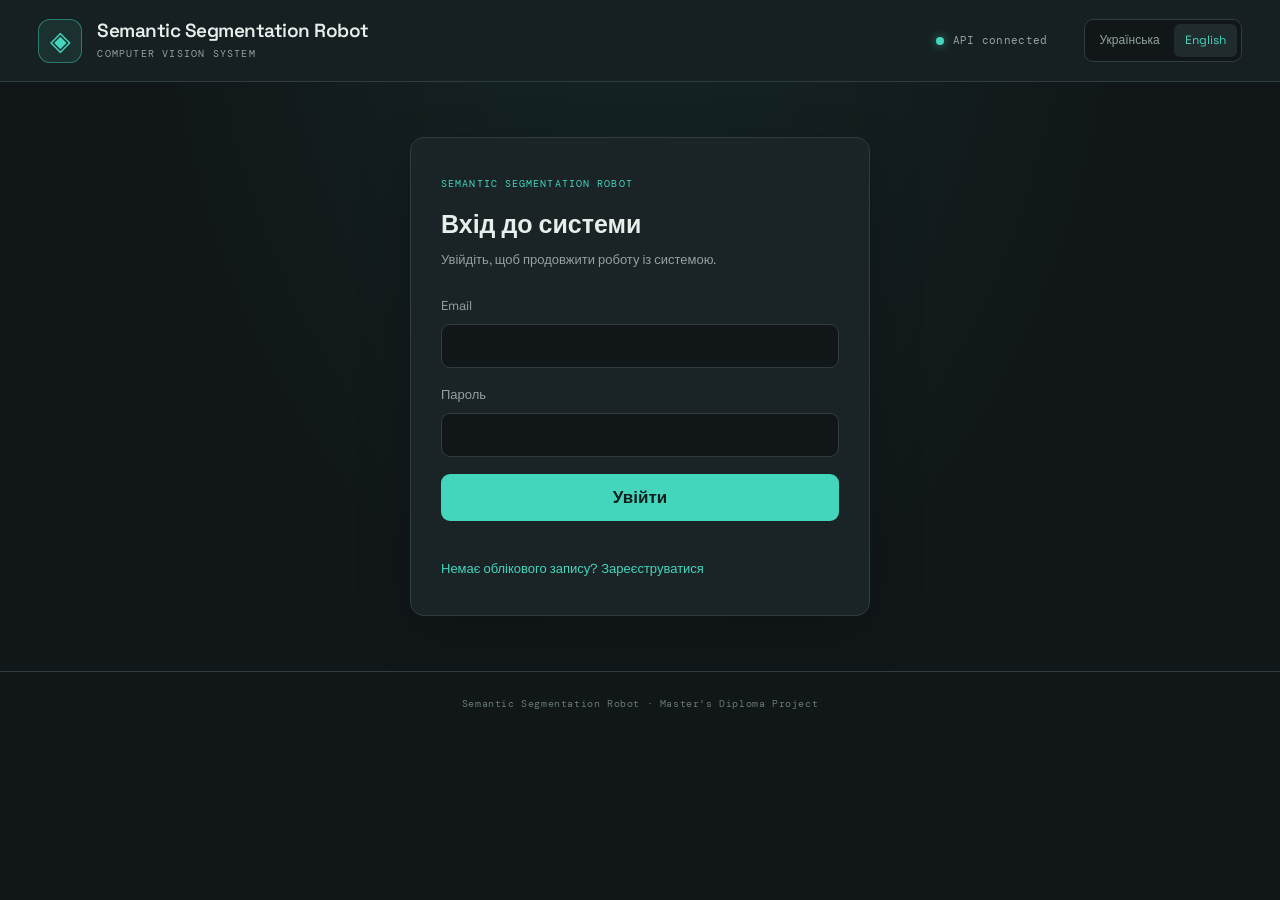
==== commit 787d20f7: "Implement authentication, database, and robot perception features" ====
--- a/MastersDiploma/frontend/index.html
+++ b/MastersDiploma/frontend/index.html
@@ -53,7 +53,236 @@
 </header>
 
 
-<main>
+<section id="authSection" class="auth-section">
+    <div class="auth-card">
+        <div class="auth-heading">
+            <span class="auth-eyebrow">SEMANTIC SEGMENTATION ROBOT</span>
+            <h2 id="authTitle">Вхід до системи</h2>
+            <p id="authDescription">Увійдіть, щоб продовжити роботу із системою.</p>
+        </div>
+
+        <form id="authForm" class="auth-form">
+            <label id="usernameField" class="auth-field" hidden>
+                <span>Ім'я користувача</span>
+                <input id="authUsername" name="username" type="text"
+                       minlength="3" maxlength="50" autocomplete="username">
+            </label>
+
+            <label class="auth-field">
+                <span>Email</span>
+                <input id="authEmail" name="email" type="email"
+                       maxlength="120" autocomplete="email" required>
+            </label>
+
+            <label class="auth-field">
+                <span>Пароль</span>
+                <input id="authPassword" name="password" type="password"
+                       minlength="8" maxlength="128"
+                       autocomplete="current-password" required>
+            </label>
+
+            <button id="authSubmit" class="auth-submit" type="submit">Увійти</button>
+        </form>
+
+        <p id="authMessage" class="auth-message" role="status" aria-live="polite"></p>
+
+        <button id="authModeToggle" class="auth-mode-toggle" type="button">
+            Немає облікового запису? Зареєструватися
+        </button>
+    </div>
+</section>
+
+<div id="accountBar" class="account-bar" hidden>
+    <div class="account-info">
+        <span class="account-caption">Поточний користувач</span>
+        <strong id="accountUsername"></strong>
+        <span id="accountRole" class="account-role"></span>
+    </div>
+    <button id="logoutButton" class="logout-button" type="button">Вийти</button>
+</div>
+
+
+
+<main id="appMain" hidden>
+
+    <!-- ================= ROLE-BASED PANELS ================= -->
+
+    <section id="datasetPanel" class="info-card role-panel" hidden>
+        <div class="role-panel-heading">
+            <div>
+                <span class="role-panel-eyebrow">DATA MANAGEMENT</span>
+                <h2>Dataset Management</h2>
+                <p>Browse datasets, inspect stored images and upload new images for segmentation.</p>
+            </div>
+            <button id="refreshDatasetsButton" class="role-action-button" type="button">
+                Refresh
+            </button>
+        </div>
+
+        <div class="role-panel-controls">
+            <label for="datasetSelect">Select dataset</label>
+            <select id="datasetSelect">
+                <option value="">Loading datasets...</option>
+            </select>
+        </div>
+
+        <div id="datasetSummary" class="role-panel-summary">
+            Select a dataset to view its contents.
+        </div>
+
+        <div class="dataset-management-toolbar">
+            <button id="createDatasetButton" class="role-action-button" type="button">
+                Create dataset
+            </button>
+            <button id="editDatasetButton" class="role-action-button" type="button">
+                Edit dataset
+            </button>
+            <button id="createSplitsButton" class="role-action-button" type="button">
+                Create Train / Val / Test
+            </button>
+            <button id="deleteDatasetButton" class="role-action-button danger-button" type="button" hidden>
+                Delete dataset
+            </button>
+        </div>
+
+        <div class="dataset-split-filter">
+            <label for="datasetImageSearch">Search images</label>
+            <input
+                id="datasetImageSearch"
+                type="search"
+                autocomplete="off"
+            >
+
+            <label for="groundTruthFilter">Ground Truth</label>
+            <select id="groundTruthFilter">
+                <option value="all">All images</option>
+                <option value="with">With Ground Truth</option>
+                <option value="without">Without Ground Truth</option>
+            </select>
+
+            <label for="datasetSplitFilter">Filter by split</label>
+            <select id="datasetSplitFilter">
+                <option value="">All images</option>
+            </select>
+        </div>
+
+        <div class="dataset-upload-area">
+            <label for="datasetFiles">Upload images to selected dataset</label>
+            <input
+                id="datasetFiles"
+                type="file"
+                accept="image/jpeg,image/png"
+                multiple
+            >
+            <button id="uploadDatasetButton" class="role-action-button" type="button">
+                Upload and process images
+            </button>
+            <p class="role-panel-hint">Supported formats: JPG, JPEG and PNG. Maximum size: 20 MB per image.</p>
+        </div>
+
+        <p id="datasetMessage" class="role-panel-message" aria-live="polite"></p>
+
+        <div class="role-table-wrapper">
+            <table class="role-table">
+                <thead>
+                    <tr>
+                        <th>Image</th>
+                        <th>Resolution</th>
+                        <th>File size</th>
+                        <th>Prediction mask</th>
+                        <th>Ground Truth</th>
+                        <th>Split</th>
+                        <th>Move to dataset</th>
+                        <th>Actions</th>
+                    </tr>
+                </thead>
+                <tbody id="datasetImagesBody">
+                    <tr><td colspan="8">Select a dataset to view images.</td></tr>
+                </tbody>
+            </table>
+        </div>
+    </section>
+
+    <section id="adminPanel" class="info-card role-panel" hidden>
+        <div class="role-panel-heading">
+            <div>
+                <span class="role-panel-eyebrow">SYSTEM ADMINISTRATION</span>
+                <h2>User Management</h2>
+                <p>Manage registered accounts, assign roles and control account access.</p>
+            </div>
+            <div class="role-panel-actions">
+                <button id="toggleCreateUserButton" class="role-action-button" type="button">
+                    Add User
+                </button>
+                <button id="refreshUsersButton" class="role-action-button" type="button">
+                    Refresh
+                </button>
+            </div>
+        </div>
+
+        <p id="usersMessage" class="role-panel-message" aria-live="polite"></p>
+
+        <form id="adminCreateUserForm" class="admin-create-user-form" hidden>
+            <h3>Create user account</h3>
+
+            <label>
+                Username
+                <input id="newUsername" name="username"
+                    type="text" minlength="3" maxlength="50"
+                    pattern="[A-Za-z0-9_. -]+" required>
+            </label>
+
+            <label>
+                Email
+                <input id="newUserEmail" name="email"
+                    type="email" maxlength="120" required>
+            </label>
+
+            <label>
+                Password
+                <input id="newUserPassword" name="password"
+                    type="password" minlength="8" maxlength="128" required>
+            </label>
+
+            <label>
+                Role
+                <select id="newUserRole" name="role" required>
+                    <option value="User">User</option>
+                    <option value="Technician">Technician</option>
+                    <option value="Administrator">Administrator</option>
+                </select>
+            </label>
+
+            <button id="createUserSubmitButton"
+                class="role-action-button" type="submit">
+                Create account
+            </button>
+        </form>
+
+        <div class="role-table-wrapper">
+            <table class="role-table">
+                <thead>
+                    <tr>
+                        <th>ID</th>
+                        <th>Username</th>
+                        <th>Email</th>
+                        <th>Role</th>
+                        <th>Status</th>
+                        <th>Registration date</th>
+                    </tr>
+                </thead>
+                <tbody id="usersTableBody">
+                    <tr><td colspan="6">Loading users...</td></tr>
+                </tbody>
+            </table>
+        </div>
+
+        <p class="role-panel-hint">
+            Your own role and account status cannot be changed from this panel.
+        </p>
+    </section>
+
+
 
     <!-- ================= TITLE ================= -->
 
@@ -105,6 +334,7 @@
             type="file"
             id="fileInput"
             accept="image/jpeg,image/jpg,image/png"
+            multiple
         >
 
 
@@ -119,6 +349,7 @@
             <button
                 class="predict-button"
                 id="predictButton"
+                type="button"
                 disabled
             >
                 Run segmentation
@@ -144,6 +375,16 @@
             id="error"
         ></div>
 
+        <div id="batchProgress" class="batch-progress" style="display:none;"></div>
+
+        <section id="batchResults" class="batch-results" style="display:none;">
+            <div class="batch-results-header">
+                <h2>Batch Segmentation Results</h2>
+                <p id="batchSummary"></p>
+            </div>
+            <div id="batchResultsGrid" class="batch-results-grid"></div>
+        </section>
+
     </section>
 
 
@@ -185,6 +426,11 @@
 
                 </div>
 
+                <div class="comparison-selector comparison-selector-placeholder"
+                     aria-hidden="true">
+                    <span>Display:</span>
+                    <span class="selector-placeholder">Original image</span>
+                </div>
 
                 <div class="image-wrapper">
 
@@ -198,30 +444,63 @@
             </div>
 
 
-            <!-- RESULT -->
+            <!-- COMPARISON PANEL 1 -->
 
             <div class="image-card">
 
-                <div class="image-card-header">
-
-                    <h3 id="resultTitle">
-                        Segmentation overlay
-                    </h3>
-
-                    <span class="badge">
-                        Prediction
-                    </span>
-
-                </div>
-
+                <div class="image-card-header comparison-header">
+
+                    <h3 id="resultTitle">Segmentation overlay</h3>
+
+                    <span class="badge">View 1</span>
+
+                </div>
+
+                <div class="comparison-selector">
+                    <label for="comparisonSelect1">Display:</label>
+                    <select id="comparisonSelect1">
+                        <option value="overlay">Overlay</option>
+                        <option value="mask">Segmentation Mask</option>
+                        <option value="traversability">Traversability Map</option>
+                        <option value="confidence">Confidence Map</option>
+                        <option value="risk">Risk Map</option>
+                        <option value="safe_corridor">Safe Corridor</option>
+                    </select>
+                </div>
 
                 <div class="image-wrapper">
-
-                    <img
-                        id="resultImage"
-                        alt="Segmentation result"
-                    >
-
+                    <img id="resultImage" alt="First comparison result">
+                </div>
+
+            </div>
+
+
+            <!-- COMPARISON PANEL 2 -->
+
+            <div class="image-card">
+
+                <div class="image-card-header comparison-header">
+
+                    <h3 id="comparisonTitle2">Segmentation mask</h3>
+
+                    <span class="badge">View 2</span>
+
+                </div>
+
+                <div class="comparison-selector">
+                    <label for="comparisonSelect2">Display:</label>
+                    <select id="comparisonSelect2">
+                        <option value="overlay">Overlay</option>
+                        <option value="mask" selected>Segmentation Mask</option>
+                        <option value="traversability">Traversability Map</option>
+                        <option value="confidence">Confidence Map</option>
+                        <option value="risk">Risk Map</option>
+                        <option value="safe_corridor">Safe Corridor</option>
+                    </select>
+                </div>
+
+                <div class="image-wrapper">
+                    <img id="comparisonImage2" alt="Second comparison result">
                 </div>
 
             </div>
@@ -249,6 +528,26 @@
                     type="button"
                 >
                     Mask
+                </button>
+
+                <button
+                    class="view-button"
+                    id="traversabilityButton"
+                    type="button"
+                >
+                    Traversability
+                </button>
+
+                <button class="view-button" id="confidenceButton" type="button" disabled>
+                    Confidence Map
+                </button>
+
+                <button class="view-button" id="riskButton" type="button" disabled>
+                    Risk Map
+                </button>
+
+                <button class="view-button" id="safeCorridorButton" type="button" disabled>
+                    Safe Corridor
                 </button>
 
             </div>
@@ -275,10 +574,239 @@
                     ↓ Download Mask
                 </a>
 
-            </div>
-
-        </div>
-
+                <a
+                    class="download-button secondary"
+                    id="downloadTraversability"
+                    href="#"
+                    download
+                >
+                    ↓ Download Traversability Map
+                </a>
+
+                <a class="download-button secondary" id="downloadConfidence"
+                   href="#" download style="display:none;">
+                    ↓ Download Confidence Map
+                </a>
+
+                <a class="download-button secondary" id="downloadRiskMap"
+                   href="#" download style="display:none;">
+                    ↓ Download Risk Map
+                </a>
+
+                <a class="download-button secondary" id="downloadSafeCorridor"
+                   href="#" download style="display:none;">
+                    ↓ Download Safe Corridor
+                </a>
+
+
+                <a
+                    class="download-button secondary"
+                    id="downloadArchive"
+                    href="#"
+                    style="display:none;"
+                >
+                    ↓ Download All Results (ZIP)
+                </a>
+
+            </div>
+
+        </div>
+
+
+        <div class="traversability-legend mode-legend" id="confidenceLegend" style="display:none;">
+            <h3>Confidence Map Legend</h3>
+
+            <div class="traversability-legend-items">
+                <div><span class="confidence-color low"></span> <span id="confidenceLowLegend">Low confidence — below 85%</span></div>
+                <div><span class="confidence-color medium"></span> <span id="confidenceMediumLegend">Medium confidence — 85–99%</span></div>
+                <div><span class="confidence-color high"></span> <span id="confidenceHighLegend">High confidence — 99% and above</span></div>
+            </div>
+
+            <div class="confidence-controls">
+                <h4>Confidence Thresholds</h4>
+
+                <div class="confidence-control-row">
+                    <label for="confidenceLowThreshold">
+                        Low threshold: <strong id="confidenceLowThresholdValue">85%</strong>
+                    </label>
+                    <input id="confidenceLowThreshold" type="range" min="0" max="99" step="1" value="85">
+                </div>
+
+                <div class="confidence-control-row">
+                    <label for="confidenceHighThreshold">
+                        High threshold: <strong id="confidenceHighThresholdValue">99%</strong>
+                    </label>
+                    <input id="confidenceHighThreshold" type="range" min="1" max="100" step="1" value="99">
+                </div>
+
+                <button type="button" id="recalculateConfidence" class="recalculate-button">
+                    Recalculate Map
+                </button>
+
+                <p id="confidenceStatus" class="confidence-status">
+                    Adjust thresholds and recalculate the map.
+                </p>
+            </div>
+
+            <p>
+                Confidence represents the maximum softmax score across classes.
+                It is not a calibrated probability that the prediction is correct.
+            </p>
+        </div>
+
+        <div class="info-card" id="confidenceMetrics" style="display:none; margin-top:16px;">
+            <h3>Confidence Metrics</h3>
+            <p>Mean confidence: <strong id="meanConfidence">—</strong></p>
+            <p>Low-confidence pixels: <strong id="lowConfidence">—</strong></p>
+            <p>Medium-confidence pixels: <strong id="mediumConfidence">—</strong></p>
+            <p>High-confidence pixels: <strong id="highConfidence">—</strong></p>
+        </div>
+
+        <div class="traversability-legend mode-legend" id="traversabilityLegend" style="display:none;">
+            <h3>Traversability Legend</h3>
+            <div class="traversability-legend-items">
+                <div><span class="traversability-color high"></span> High traversability — road, sidewalk</div>
+                <div><span class="traversability-color medium"></span> Medium traversability — terrain</div>
+                <div><span class="traversability-color low"></span> Low traversability — vegetation</div>
+                <div><span class="traversability-color blocked"></span> Not recommended / unknown — other classes</div>
+            </div>
+            <p>
+                This map provides a heuristic estimate based on semantic classes.
+                It does not account for physical distance, slope, surface condition,
+                obstacle height or robot dimensions.
+            </p>
+
+            <div class="traversability-settings" id="traversabilitySettings">
+                <h3>Obstacle Inflation</h3>
+
+                <div class="radius-control">
+                    <label for="obstacleRadius">
+                        Obstacle inflation radius:
+                        <strong><span id="obstacleRadiusValue">12</span> px</strong>
+                    </label>
+
+                    <input
+                        type="range"
+                        id="obstacleRadius"
+                        min="4"
+                        max="30"
+                        step="1"
+                        value="12"
+                    />
+
+                    <div class="radius-range-labels">
+                        <span>4 px</span>
+                        <span>30 px</span>
+                    </div>
+                </div>
+
+                <button
+                    type="button"
+                    class="recalculate-button"
+                    id="recalculateTraversability"
+                >
+                    Recalculate Map
+                </button>
+
+                <p id="traversabilityStatus" class="traversability-status"
+                   role="status" aria-live="polite">
+                    Adjust the radius and recalculate the map.
+                </p>
+
+                <div class="traversability-statistics" id="traversabilityStatistics">
+                    <h3>Traversability Statistics</h3>
+
+                    <div class="traversability-stat-row">
+                        <span><span class="traversability-color high"></span> High</span>
+                        <strong>
+                            <span id="travHighPercentage">—</span>
+                            <small id="travHighPixels">—</small>
+                        </strong>
+                    </div>
+
+                    <div class="traversability-stat-row">
+                        <span><span class="traversability-color medium"></span> Medium</span>
+                        <strong>
+                            <span id="travMediumPercentage">—</span>
+                            <small id="travMediumPixels">—</small>
+                        </strong>
+                    </div>
+
+                    <div class="traversability-stat-row">
+                        <span><span class="traversability-color low"></span> Low</span>
+                        <strong>
+                            <span id="travLowPercentage">—</span>
+                            <small id="travLowPixels">—</small>
+                        </strong>
+                    </div>
+
+                    <div class="traversability-stat-row">
+                        <span><span class="traversability-color blocked"></span>
+                            Non-traversable / unknown</span>
+                        <strong>
+                            <span id="travBlockedPercentage">—</span>
+                            <small id="travBlockedPixels">—</small>
+                        </strong>
+                    </div>
+                </div>
+            </div>
+        </div>
+
+        <div class="traversability-legend mode-legend" id="riskLegend" style="display:none;">
+            <h3>Risk Map Legend</h3>
+
+            <div class="traversability-legend-items">
+                <div><span class="risk-color low"></span> Low risk — below 30</div>
+                <div><span class="risk-color medium"></span> Medium risk — 30–59</div>
+                <div><span class="risk-color high"></span> High risk — 60 and above</div>
+            </div>
+
+            <p>
+                Risk is a heuristic estimate based on semantic class and model confidence.
+                It does not represent physical distance or calibrated collision probability.
+            </p>
+        </div>
+
+        <div class="info-card" id="riskMetrics" style="display:none; margin-top:16px;">
+            <h3>Risk Map Statistics</h3>
+            <p>Low risk: <strong id="riskLowPercentage">—</strong></p>
+            <p>Medium risk: <strong id="riskMediumPercentage">—</strong></p>
+            <p>High risk: <strong id="riskHighPercentage">—</strong></p>
+            <p>Mean risk: <strong id="meanRisk">—</strong></p>
+            <p>Maximum risk: <strong id="maxRisk">—</strong></p>
+        </div>
+
+        <div class="traversability-legend mode-legend"
+             id="safeCorridorLegend" style="display:none;">
+            <h3>Safe Corridor Legend</h3>
+
+            <div class="traversability-legend-items">
+                <div>
+                    <span class="traversability-color high"></span>
+                    Selected safe corridor
+                </div>
+                <div>
+                    <span class="risk-color medium"></span>
+                    Estimated centerline
+                </div>
+            </div>
+
+            <p>
+                Image-space heuristic. Not a metric trajectory or a guarantee
+                of collision-free motion.
+            </p>
+        </div>
+
+        <div class="info-card" id="safeCorridorMetrics"
+             style="display:none; margin-top:16px;">
+            <h3>Safe Corridor Statistics</h3>
+            <p>Safe corridor found: <strong id="safeCorridorFound">—</strong></p>
+            <p>Corridor area: <strong id="corridorPercentage">—</strong></p>
+            <p>Corridor pixels: <strong id="corridorPixels">—</strong></p>
+            <p>Mean traversability: <strong id="meanTraversability">—</strong></p>
+            <p>Mean risk: <strong id="safeCorridorMeanRisk">—</strong></p>
+            <p>Direction: <strong id="safeCorridorDirection">—</strong></p>
+        </div>
 
         <!-- ================= INFORMATION ================= -->
 
@@ -441,7 +969,56 @@
 
         </div>
 
-    </section>
+    
+        <section class="obstacle-section" id="obstacleAnalysis">
+            <div class="section-header">
+                <h2>Obstacle and Environment Analysis</h2>
+                <p>Detection of potential obstacles and surrounding objects.</p>
+            </div>
+
+            <div class="obstacle-summary">
+                <div class="obstacle-metric">
+                    <span>Total obstacles</span>
+                    <strong id="obstacleTotal">0</strong>
+                </div>
+
+                <div class="obstacle-metric">
+                    <span>Dynamic objects</span>
+                    <strong id="obstacleDynamic">0</strong>
+                </div>
+
+                <div class="obstacle-metric">
+                    <span>Static objects</span>
+                    <strong id="obstacleStatic">0</strong>
+                </div>
+            </div>
+
+            <div class="obstacle-content-grid">
+                <div class="info-card">
+                    <h3>Detected Obstacles</h3>
+                    <p class="obstacle-hint">
+                        Select an object to highlight its region in the segmentation image.
+                    </p>
+                    <div id="obstacleList"></div>
+                </div>
+
+                <div class="info-card">
+                    <h3>Environment Objects</h3>
+                    <p class="obstacle-hint">
+                        Objects identified as part of the surrounding environment.
+                    </p>
+                    <div id="environmentObjectList"></div>
+                </div>
+            </div>
+
+            <p class="obstacle-disclaimer">
+                Obstacle detection and object position are based on semantic
+                segmentation in image coordinates. They do not represent
+                physical distance or guarantee actual collision risk.
+            </p>
+        </section>
+
+</section>
 
 
 <!-- Hidden elements retained for existing JavaScript -->
@@ -472,10 +1049,13 @@
 
 
 <script src="js/segmentationView.js"></script>
+<script src="js/auth.js"></script>
+<script src="js/rolePanels.js"></script>
 <script src="js/segmentationModel.js"></script>
 <script src="js/app.js"></script>
 
 <script src="inspector.js"></script>
+<script src="js/obstacleView.js"></script>
 
 <script src="js/analytics.js"></script>
 <script src="js/history.js"></script>
--- a/MastersDiploma/frontend/css/style.css
+++ b/MastersDiploma/frontend/css/style.css
@@ -369,8 +369,8 @@
 
 .images-grid {
     display: grid;
-    grid-template-columns: repeat(2, minmax(0, 1fr));
-    gap: 26px;
+    grid-template-columns: repeat(3, minmax(0, 1fr));
+    gap: 20px;
 }
 
 .image-card {
@@ -396,6 +396,42 @@
     color: var(--text);
     font-size: 14px;
     font-weight: 600;
+}
+
+.comparison-header {
+    min-width: 0;
+}
+
+.comparison-header h3 {
+    min-width: 0;
+}
+
+.comparison-selector {
+    min-height: 48px;
+    padding: 8px 12px;
+    display: flex;
+    align-items: center;
+    gap: 8px;
+    border-bottom: 1px solid var(--border);
+    background: var(--surface);
+}
+
+.comparison-selector label {
+    flex-shrink: 0;
+    color: var(--text-muted);
+    font-size: 12px;
+}
+
+.comparison-selector select {
+    width: 100%;
+    min-width: 0;
+    padding: 7px 9px;
+    border: 1px solid var(--border);
+    border-radius: 6px;
+    background: var(--surface);
+    color: var(--text);
+    font: inherit;
+    font-size: 12px;
 }
 
 .badge {
@@ -411,8 +447,8 @@
 }
 
 .image-wrapper {
-    min-height: 280px;
-    height: 460px;
+    min-height: 240px;
+    height: 340px;
     padding: 12px;
     display: flex;
     align-items: center;
@@ -684,6 +720,14 @@
         padding-top: 42px;
     }
 
+    .images-grid {
+        grid-template-columns: repeat(2, minmax(0, 1fr));
+    }
+
+    .images-grid .image-card:first-child {
+        grid-column: 1 / -1;
+    }
+
     .image-wrapper {
         height: 320px;
     }
@@ -752,6 +796,10 @@
         gap: 15px;
     }
 
+    .images-grid .image-card:first-child {
+        grid-column: auto;
+    }
+
     .image-wrapper {
         height: 280px;
         min-height: 200px;
@@ -941,3 +989,1805 @@
         font-size: 15px !important;
     }
 }
+
+/* ================= OBSTACLE ANALYSIS ================= */
+
+.obstacle-section {
+    margin-top: 34px;
+}
+
+.obstacle-summary {
+    display: grid;
+    grid-template-columns: repeat(3, minmax(0, 1fr));
+    gap: 18px;
+    margin-bottom: 24px;
+}
+
+.obstacle-metric {
+    padding: 22px 24px;
+    display: flex;
+    flex-direction: column;
+    gap: 10px;
+    background: var(--surface);
+    border: 1px solid var(--border);
+    border-radius: var(--radius);
+}
+
+.obstacle-metric span {
+    color: var(--muted);
+    font-size: 14px;
+}
+
+.obstacle-metric strong {
+    color: var(--accent);
+    font-family: var(--font-mono);
+    font-size: 30px;
+    font-weight: 600;
+}
+
+.obstacle-content-grid {
+    display: grid;
+    grid-template-columns: repeat(2, minmax(0, 1fr));
+    align-items: start;
+    gap: 26px;
+}
+
+.obstacle-hint {
+    margin: -8px 0 18px;
+    color: var(--muted);
+    font-size: 13px;
+    line-height: 1.6;
+}
+
+.obstacle-group-title {
+    margin: 20px 0 10px;
+    color: var(--text);
+    font-size: 14px;
+    font-weight: 600;
+}
+
+.obstacle-group-title:first-child {
+    margin-top: 0;
+}
+
+.obstacle-item {
+    width: 100%;
+    min-width: 0;
+    margin-bottom: 9px;
+    padding: 13px 14px;
+    display: flex;
+    align-items: center;
+    gap: 12px;
+    text-align: left;
+    background: var(--surface-soft);
+    border: 1px solid var(--border);
+    border-radius: 8px;
+    color: var(--text);
+    cursor: pointer;
+    transition: border-color 0.2s ease, background 0.2s ease;
+}
+
+.obstacle-item:hover {
+    border-color: var(--accent);
+    background: var(--accent-soft);
+}
+
+.obstacle-item-main {
+    min-width: 0;
+    flex: 1;
+    display: flex;
+    flex-direction: column;
+    gap: 4px;
+}
+
+.obstacle-item-main strong {
+    font-size: 14px;
+    font-weight: 600;
+}
+
+.obstacle-item-details {
+    color: var(--muted);
+    font-size: 12px;
+}
+
+.obstacle-item-meta {
+    flex-shrink: 0;
+    color: var(--muted);
+    font-family: var(--font-mono);
+    font-size: 11px;
+}
+
+.obstacle-category {
+    flex-shrink: 0;
+    padding: 4px 7px;
+    border: 1px solid var(--border);
+    border-radius: 5px;
+    color: var(--muted);
+    font-size: 10px;
+    text-transform: uppercase;
+}
+
+.obstacle-category.dynamic {
+    color: #e6a36f;
+    border-color: rgba(230, 163, 111, 0.35);
+}
+
+.obstacle-category.static {
+    color: var(--blue);
+    border-color: rgba(100, 160, 220, 0.35);
+}
+
+.obstacle-category.environment {
+    color: var(--accent);
+    border-color: rgba(67, 214, 189, 0.35);
+}
+
+.obstacle-empty {
+    padding: 14px 0;
+    color: var(--muted);
+    font-size: 13px;
+}
+
+.obstacle-disclaimer {
+    margin: 18px 0 0;
+    color: var(--muted);
+    font-size: 12px;
+    line-height: 1.7;
+}
+
+@media (max-width: 800px) {
+    .obstacle-content-grid {
+        grid-template-columns: 1fr;
+    }
+}
+
+@media (max-width: 620px) {
+    .obstacle-summary {
+        grid-template-columns: 1fr;
+        gap: 12px;
+    }
+
+    .obstacle-metric {
+        padding: 16px 18px;
+    }
+
+    .obstacle-metric strong {
+        font-size: 25px;
+    }
+
+    .obstacle-item {
+        flex-wrap: wrap;
+    }
+}
+
+
+
+/* ================= TRAVERSABILITY MAP UI ================= */
+
+.traversability-legend {
+    margin: 18px 0 26px;
+    padding: 20px 24px;
+    background: var(--surface);
+    border: 1px solid var(--border);
+    border-radius: var(--radius);
+}
+
+.traversability-legend h3 {
+    margin: 0 0 16px;
+    color: var(--text);
+    font-size: 18px;
+}
+
+.traversability-legend-items {
+    display: grid;
+    grid-template-columns: repeat(2, minmax(0, 1fr));
+    gap: 13px 24px;
+}
+
+.traversability-legend-items > div {
+    display: flex;
+    align-items: center;
+    gap: 10px;
+    color: var(--muted);
+    font-size: 14px;
+}
+
+.traversability-color {
+    width: 15px;
+    height: 15px;
+    flex: 0 0 15px;
+    border-radius: 4px;
+}
+
+.traversability-color.high {
+    background: rgb(65, 180, 110);
+}
+
+.traversability-color.medium {
+    background: rgb(235, 205, 65);
+}
+
+.traversability-color.low {
+    background: rgb(240, 145, 55);
+}
+
+.traversability-color.blocked {
+    background: rgb(220, 65, 65);
+}
+
+.traversability-legend p {
+    margin: 17px 0 0;
+    color: var(--muted);
+    font-size: 12px;
+    line-height: 1.6;
+}
+
+@media (max-width: 620px) {
+    .traversability-legend-items {
+        grid-template-columns: 1fr;
+    }
+}
+
+
+/* ================= MODE LEGENDS ================= */
+
+.mode-legend,
+#confidenceMetrics {
+    font-family: inherit;
+}
+
+.mode-legend h3,
+#confidenceMetrics h3 {
+    font-family: inherit;
+    font-size: 18px;
+    font-weight: 600;
+    line-height: 1.4;
+    margin-bottom: 14px;
+}
+
+.confidence-color {
+    display: inline-block;
+    flex-shrink: 0;
+    width: 14px;
+    height: 14px;
+    margin-right: 8px;
+    border-radius: 3px;
+    vertical-align: middle;
+}
+
+.confidence-color.low {
+    background: #e74c3c;
+}
+
+.confidence-color.medium {
+    background: #f1c40f;
+}
+
+.confidence-color.high {
+    background: #2ecc71;
+}
+
+/* ================= COMPACT DESKTOP LAYOUT ================= */
+
+@media (min-width: 769px) {
+    main {
+        padding-top: 32px;
+        padding-bottom: 45px;
+    }
+
+    .page-title {
+        margin-bottom: 26px;
+    }
+
+    .page-title h2 {
+        font-size: clamp(28px, 3.5vw, 39px);
+    }
+
+    .page-title p {
+        margin-top: 10px;
+        line-height: 1.6;
+    }
+
+    .upload-card {
+        margin-bottom: 36px;
+        padding: 20px;
+    }
+
+    .upload-area {
+        min-height: 190px;
+        padding: 25px 20px;
+    }
+
+    .upload-icon {
+        margin-bottom: 12px;
+    }
+
+    .images-grid {
+        gap: 20px;
+    }
+
+    .image-card-header {
+        min-height: 50px;
+        padding: 12px 16px;
+    }
+
+    .image-wrapper {
+        height: clamp(300px, 42vh, 400px);
+        min-height: 300px;
+        padding: 10px;
+    }
+
+    .result-controls {
+        margin-top: 14px;
+    }
+
+    .mode-legend,
+    #confidenceMetrics {
+        margin-top: 12px;
+        padding: 16px;
+    }
+}
+
+
+/* ================= TRAVERSABILITY SETTINGS ================= */
+
+.traversability-settings {
+    margin-top: 22px;
+    padding-top: 20px;
+    border-top: 1px solid var(--border);
+}
+
+.traversability-settings h3 {
+    margin: 0 0 14px;
+    color: var(--text);
+    font-size: 16px;
+}
+
+.radius-control {
+    max-width: 520px;
+}
+
+.radius-control label {
+    display: flex;
+    justify-content: space-between;
+    gap: 12px;
+    color: var(--text);
+    font-size: 13px;
+}
+
+.radius-control input[type="range"] {
+    width: 100%;
+    margin: 15px 0 4px;
+    accent-color: var(--accent);
+    cursor: pointer;
+}
+
+.radius-range-labels {
+    display: flex;
+    justify-content: space-between;
+    color: var(--muted);
+    font-size: 11px;
+}
+
+.recalculate-button {
+    margin-top: 18px;
+    min-height: 38px;
+    padding: 9px 16px;
+    border: 1px solid var(--accent);
+    border-radius: 7px;
+    background: var(--accent-soft);
+    color: var(--accent);
+    font-size: 13px;
+    font-weight: 600;
+    cursor: pointer;
+}
+
+.recalculate-button:hover {
+    filter: brightness(1.08);
+}
+
+.recalculate-button:disabled {
+    opacity: 0.55;
+    cursor: wait;
+}
+
+.traversability-status {
+    margin: 10px 0 0 !important;
+    font-size: 12px !important;
+}
+
+.traversability-statistics {
+    max-width: 620px;
+    margin-top: 22px;
+}
+
+.traversability-statistics h3 {
+    margin-bottom: 12px;
+}
+
+.traversability-stat-row {
+    display: flex;
+    justify-content: space-between;
+    align-items: center;
+    gap: 16px;
+    padding: 10px 0;
+    border-bottom: 1px solid var(--border);
+    color: var(--text);
+    font-size: 13px;
+}
+
+.traversability-stat-row > span {
+    display: flex;
+    align-items: center;
+    gap: 9px;
+}
+
+.traversability-stat-row strong {
+    display: flex;
+    flex-direction: column;
+    align-items: flex-end;
+    gap: 2px;
+    white-space: nowrap;
+}
+
+.traversability-stat-row small {
+    color: var(--muted);
+    font-size: 11px;
+    font-weight: 400;
+}
+
+@media (max-width: 620px) {
+    .traversability-stat-row {
+        font-size: 12px;
+    }
+
+    .radius-control label {
+        flex-wrap: wrap;
+    }
+}
+
+/* =========================================
+   UNIFORM THREE-PANEL IMAGE COMPARISON
+========================================= */
+
+.images-grid {
+    display: grid;
+    grid-template-columns: repeat(3, minmax(0, 1fr));
+    align-items: stretch;
+    gap: 20px;
+}
+
+.images-grid > .image-card {
+    display: flex;
+    flex-direction: column;
+    min-width: 0;
+    height: 100%;
+    box-sizing: border-box;
+}
+
+/* Identical header height for all comparison cards */
+.images-grid .image-card-header {
+    min-height: 112px;
+    height: 112px;
+    box-sizing: border-box;
+    display: flex;
+    flex-direction: column;
+    align-items: stretch;
+    justify-content: flex-start;
+    gap: 9px;
+    padding: 12px 14px;
+}
+
+.images-grid .image-card-header h3 {
+    min-height: 18px;
+    line-height: 18px;
+    margin: 0;
+}
+
+.images-grid .image-card-header .badge {
+    align-self: flex-start;
+}
+
+.images-grid .image-card-header select,
+.images-grid .image-card-header .comparison-selector {
+    width: 100%;
+    max-width: 100%;
+    min-width: 0;
+    box-sizing: border-box;
+}
+
+/* All image areas have exactly the same dimensions */
+.images-grid .image-wrapper {
+    width: 100%;
+    height: 340px;
+    min-height: 340px;
+    flex: 0 0 340px;
+    box-sizing: border-box;
+    padding: 12px;
+    display: flex;
+    align-items: center;
+    justify-content: center;
+    overflow: hidden;
+}
+
+.images-grid .image-wrapper img {
+    display: block;
+    width: auto;
+    height: auto;
+    max-width: 100%;
+    max-height: 100%;
+    object-fit: contain;
+    object-position: center;
+}
+
+/* Tablet */
+@media (max-width: 1000px) {
+    .images-grid {
+        grid-template-columns: repeat(2, minmax(0, 1fr));
+    }
+
+    .images-grid .image-wrapper {
+        height: 320px;
+        min-height: 320px;
+        flex-basis: 320px;
+    }
+}
+
+/* Mobile */
+@media (max-width: 620px) {
+    .images-grid {
+        grid-template-columns: minmax(0, 1fr);
+        gap: 16px;
+    }
+
+    .images-grid .image-card-header {
+        min-height: 100px;
+        height: 100px;
+    }
+
+    .images-grid .image-wrapper {
+        height: 280px;
+        min-height: 280px;
+        flex-basis: 280px;
+    }
+}
+
+
+/* =========================================
+   FINAL ALIGNMENT: THREE COMPARISON PANELS
+========================================= */
+
+.images-grid {
+    align-items: stretch;
+    gap: 20px;
+}
+
+.images-grid > .image-card {
+    display: flex;
+    flex-direction: column;
+    min-width: 0;
+}
+
+/* Compact and identical card headers */
+.images-grid .image-card-header {
+    height: 82px !important;
+    min-height: 82px !important;
+    box-sizing: border-box;
+    padding: 7px 12px !important;
+    display: grid !important;
+    grid-template-columns: minmax(0, 1fr) auto;
+    grid-template-rows: 24px 32px;
+    align-content: center;
+    align-items: center;
+    column-gap: 8px;
+    row-gap: 3px;
+}
+
+.images-grid .image-card-header h3 {
+    margin: 0;
+    line-height: 20px;
+    min-width: 0;
+}
+
+.images-grid .image-card-header .badge {
+    justify-self: end;
+    white-space: nowrap;
+}
+
+/* Selectors occupy the second row */
+.images-grid .image-card-header select,
+.images-grid .image-card-header .comparison-selector {
+    grid-column: 1 / -1;
+    width: 100%;
+    min-width: 0;
+    height: 30px;
+    margin: 0;
+    box-sizing: border-box;
+}
+
+/* Same image frame height and alignment */
+.images-grid .image-wrapper {
+    height: 340px !important;
+    min-height: 340px !important;
+    flex: 0 0 340px !important;
+    margin: 0;
+    padding: 10px;
+    display: flex;
+    align-items: center;
+    justify-content: center;
+    box-sizing: border-box;
+}
+
+.images-grid .image-wrapper img {
+    width: auto;
+    height: auto;
+    max-width: 100%;
+    max-height: 100%;
+    object-fit: contain;
+    object-position: center;
+}
+
+@media (max-width: 1000px) {
+    .images-grid .image-wrapper {
+        height: 320px !important;
+        min-height: 320px !important;
+        flex-basis: 320px !important;
+    }
+}
+
+@media (max-width: 620px) {
+    .images-grid .image-card-header {
+        height: 76px !important;
+        min-height: 76px !important;
+    }
+
+    .images-grid .image-wrapper {
+        height: 280px !important;
+        min-height: 280px !important;
+        flex-basis: 280px !important;
+    }
+}
+
+
+/* FINAL FIX: compact and aligned comparison cards */
+
+.images-grid {
+    align-items: stretch;
+    gap: 20px;
+}
+
+/* All card headers have the same compact height */
+.images-grid .image-card-header {
+    height: 64px !important;
+    min-height: 64px !important;
+    padding: 8px 12px !important;
+    box-sizing: border-box;
+    display: flex !important;
+    flex-direction: row;
+    align-items: center;
+    justify-content: space-between;
+    gap: 8px;
+}
+
+/* Hide unnecessary empty selector space in the original card.
+   Keep image position aligned with the other two cards. */
+.images-grid .image-card:first-child .image-card-header {
+    height: 64px !important;
+    min-height: 64px !important;
+}
+
+/* Compact titles */
+.images-grid .image-card-header h3 {
+    margin: 0;
+    font-size: 13px;
+    line-height: 18px;
+}
+
+/* Compact badges */
+.images-grid .image-card-header .badge {
+    padding: 3px 7px;
+    font-size: 9px;
+}
+
+/* Compact dropdowns in comparison panels */
+.images-grid .image-card-header select,
+.images-grid .image-card-header .comparison-selector {
+    height: 28px;
+    min-height: 28px;
+    padding-top: 3px;
+    padding-bottom: 3px;
+    font-size: 12px;
+}
+
+/* Identical image starting position and frame size */
+.images-grid .image-wrapper {
+    height: 340px !important;
+    min-height: 340px !important;
+    flex: 0 0 340px !important;
+    margin: 0;
+    padding: 10px;
+    box-sizing: border-box;
+    display: flex;
+    align-items: center;
+    justify-content: center;
+}
+
+.images-grid .image-wrapper img {
+    width: auto;
+    height: auto;
+    max-width: 100%;
+    max-height: 100%;
+    object-fit: contain;
+    object-position: center;
+}
+
+@media (max-width: 1000px) {
+    .images-grid .image-wrapper {
+        height: 320px !important;
+        min-height: 320px !important;
+        flex-basis: 320px !important;
+    }
+}
+
+@media (max-width: 620px) {
+    .images-grid .image-wrapper {
+        height: 280px !important;
+        min-height: 280px !important;
+        flex-basis: 280px !important;
+    }
+}
+
+
+/* FINAL FIX: compact and aligned comparison cards */
+
+.images-grid {
+    align-items: stretch;
+    gap: 20px;
+}
+
+/* All card headers have the same compact height */
+.images-grid .image-card-header {
+    height: 64px !important;
+    min-height: 64px !important;
+    padding: 8px 12px !important;
+    box-sizing: border-box;
+    display: flex !important;
+    flex-direction: row;
+    align-items: center;
+    justify-content: space-between;
+    gap: 8px;
+}
+
+/* Hide unnecessary empty selector space in the original card.
+   Keep image position aligned with the other two cards. */
+.images-grid .image-card:first-child .image-card-header {
+    height: 64px !important;
+    min-height: 64px !important;
+}
+
+/* Compact titles */
+.images-grid .image-card-header h3 {
+    margin: 0;
+    font-size: 13px;
+    line-height: 18px;
+}
+
+/* Compact badges */
+.images-grid .image-card-header .badge {
+    padding: 3px 7px;
+    font-size: 9px;
+}
+
+/* Compact dropdowns in comparison panels */
+.images-grid .image-card-header select,
+.images-grid .image-card-header .comparison-selector {
+    height: 28px;
+    min-height: 28px;
+    padding-top: 3px;
+    padding-bottom: 3px;
+    font-size: 12px;
+}
+
+/* Identical image starting position and frame size */
+.images-grid .image-wrapper {
+    height: 340px !important;
+    min-height: 340px !important;
+    flex: 0 0 340px !important;
+    margin: 0;
+    padding: 10px;
+    box-sizing: border-box;
+    display: flex;
+    align-items: center;
+    justify-content: center;
+}
+
+.images-grid .image-wrapper img {
+    width: auto;
+    height: auto;
+    max-width: 100%;
+    max-height: 100%;
+    object-fit: contain;
+    object-position: center;
+}
+
+@media (max-width: 1000px) {
+    .images-grid .image-wrapper {
+        height: 320px !important;
+        min-height: 320px !important;
+        flex-basis: 320px !important;
+    }
+}
+
+@media (max-width: 620px) {
+    .images-grid .image-wrapper {
+        height: 280px !important;
+        min-height: 280px !important;
+        flex-basis: 280px !important;
+    }
+}
+
+
+/* Align Original image with comparison images */
+.images-grid > .image-card:first-child .image-wrapper img {
+    position: relative;
+    top: 15px;
+}
+
+
+/* Restore original three-image layout */
+.images-grid > .image-card .image-wrapper img {
+    position: static !important;
+    top: auto !important;
+    transform: none !important;
+}
+
+
+/* Equal vertical structure for all three image panels */
+.images-grid > .image-card > .comparison-selector {
+    min-height: 44px;
+    box-sizing: border-box;
+    display: flex;
+    align-items: center;
+    gap: 8px;
+    padding: 7px 12px;
+}
+
+.images-grid > .image-card > .comparison-selector-placeholder {
+    visibility: hidden;
+    pointer-events: none;
+}
+
+.images-grid .image-wrapper img {
+    position: static !important;
+    top: auto !important;
+    transform: none !important;
+}
+
+
+/* ================= BATCH SEGMENTATION ================= */
+
+.batch-progress {
+    margin-top: 18px;
+    padding: 12px 16px;
+    border: 1px solid var(--border);
+    border-radius: 8px;
+    color: var(--muted);
+    font-size: 13px;
+    text-align: center;
+}
+
+.batch-results {
+    margin-top: 30px;
+}
+
+.batch-results-header {
+    margin-bottom: 18px;
+}
+
+.batch-results-header h2 {
+    margin: 0;
+    color: var(--text);
+    font-size: 21px;
+}
+
+.batch-results-header p {
+    margin: 7px 0 0;
+    color: var(--muted);
+    font-size: 13px;
+}
+
+.batch-results-grid {
+    display: grid;
+    grid-template-columns: repeat(auto-fit, minmax(260px, 1fr));
+    gap: 18px;
+}
+
+.batch-result-card {
+    min-width: 0;
+    padding: 15px;
+    border: 1px solid var(--border);
+    border-radius: 10px;
+    background: var(--surface-soft);
+}
+
+.batch-result-card h3 {
+    margin: 0 0 10px;
+    overflow-wrap: anywhere;
+    color: var(--text);
+    font-size: 14px;
+}
+
+.batch-result-card img {
+    display: block;
+    width: 100%;
+    max-height: 220px;
+    object-fit: contain;
+    border-radius: 7px;
+    background: #111;
+}
+
+.batch-result-status {
+    margin: 9px 0;
+    color: var(--muted);
+    font-size: 12px;
+}
+
+.batch-result-links {
+    display: flex;
+    flex-wrap: wrap;
+    gap: 8px;
+    margin-top: 12px;
+}
+
+.batch-result-links a {
+    padding: 7px 10px;
+    border: 1px solid var(--border);
+    border-radius: 6px;
+    color: var(--accent);
+    font-size: 11px;
+    text-decoration: none;
+}
+
+.batch-result-links a:hover {
+    border-color: var(--accent);
+}
+
+.batch-result-card.failed {
+    border-color: var(--danger);
+}
+
+.batch-result-card.failed .batch-result-status {
+    color: var(--danger);
+}
+
+
+
+/* Clickable batch result cards */
+.batch-result-card-clickable {
+    cursor: pointer;
+    transition: border-color 0.18s ease, box-shadow 0.18s ease,
+                transform 0.18s ease;
+}
+
+.batch-result-card-clickable:hover {
+    border-color: #667085;
+    box-shadow: 0 4px 14px rgba(16, 24, 40, 0.12);
+    transform: translateY(-2px);
+}
+
+.batch-result-card-clickable:focus-visible {
+    outline: 3px solid #84adff;
+    outline-offset: 3px;
+}
+
+.batch-result-card-clickable.is-selected {
+    border: 2px solid #1570ef;
+    box-shadow: 0 0 0 3px rgba(21, 112, 239, 0.12);
+}
+
+
+/* Confidence threshold controls */
+.confidence-controls {
+    margin: 18px 0;
+    padding: 16px;
+    border: 1px solid #e4e7ec;
+    border-radius: 10px;
+    background: rgba(255, 255, 255, 0.65);
+}
+
+.confidence-controls h4 {
+    margin: 0 0 14px;
+}
+
+.confidence-control-row {
+    display: flex;
+    flex-direction: column;
+    gap: 8px;
+    margin: 12px 0;
+}
+
+.confidence-control-row input[type="range"] {
+    width: 100%;
+    cursor: pointer;
+}
+
+.confidence-status {
+    min-height: 1.4em;
+    margin: 10px 0 0;
+    font-size: 0.9rem;
+    color: #475467;
+}
+
+.confidence-controls .recalculate-button {
+    margin-top: 8px;
+}
+
+
+/* ================= COMPACT CONFIDENCE CONTROLS ================= */
+
+#confidenceLegend h3 {
+    margin: 0 0 10px;
+    font-size: 15px;
+}
+
+#confidenceLegend .traversability-legend-items {
+    gap: 7px 14px;
+}
+
+#confidenceLegend .traversability-legend-items > div {
+    gap: 6px;
+    font-size: 11px;
+}
+
+#confidenceLegend .confidence-color {
+    width: 10px;
+    height: 10px;
+    margin-right: 2px;
+}
+
+.confidence-controls {
+    width: 100%;
+    max-width: 520px;
+    margin-top: 12px;
+    padding: 11px 13px;
+    background: var(--surface-soft);
+    border: 1px solid var(--border);
+    border-radius: var(--radius-sm);
+    color: var(--text);
+}
+
+.confidence-controls h4 {
+    margin: 0 0 9px;
+    color: var(--text);
+    font-size: 12px;
+    font-weight: 600;
+}
+
+.confidence-control-row {
+    display: grid;
+    grid-template-columns: 125px minmax(100px, 1fr);
+    align-items: center;
+    gap: 10px;
+    margin: 7px 0;
+}
+
+.confidence-control-row label {
+    color: var(--muted);
+    font-size: 10px;
+    line-height: 1.35;
+}
+
+.confidence-control-row label strong {
+    color: var(--accent);
+    font-family: var(--font-mono);
+    font-size: 10px;
+    font-weight: 500;
+}
+
+.confidence-control-row input[type="range"] {
+    width: 100%;
+    height: 4px;
+    margin: 0;
+    padding: 0;
+    appearance: none;
+    -webkit-appearance: none;
+    background: transparent;
+    accent-color: var(--accent);
+    cursor: pointer;
+}
+
+.confidence-control-row input[type="range"]::-webkit-slider-runnable-track {
+    height: 4px;
+    background: var(--border);
+    border-radius: 99px;
+}
+
+.confidence-control-row input[type="range"]::-webkit-slider-thumb {
+    width: 12px;
+    height: 12px;
+    margin-top: -4px;
+    appearance: none;
+    -webkit-appearance: none;
+    background: var(--accent);
+    border: 2px solid var(--surface);
+    border-radius: 50%;
+}
+
+.confidence-control-row input[type="range"]::-moz-range-track {
+    height: 4px;
+    background: var(--border);
+    border-radius: 99px;
+}
+
+.confidence-control-row input[type="range"]::-moz-range-thumb {
+    width: 9px;
+    height: 9px;
+    background: var(--accent);
+    border: 2px solid var(--surface);
+    border-radius: 50%;
+}
+
+.confidence-controls .recalculate-button {
+    min-height: 29px;
+    margin-top: 7px;
+    padding: 5px 11px;
+    border: 1px solid rgba(67, 214, 189, 0.4);
+    border-radius: 7px;
+    background: var(--accent);
+    color: #10201d;
+    font-family: var(--font-main);
+    font-size: 10px;
+    font-weight: 600;
+    line-height: 1.2;
+    box-shadow: none;
+    cursor: pointer;
+}
+
+.confidence-controls .recalculate-button:hover {
+    background: var(--accent-hover);
+    border-color: var(--accent-hover);
+}
+
+.confidence-controls .recalculate-button:disabled {
+    opacity: 0.55;
+    cursor: wait;
+}
+
+.confidence-status {
+    min-height: 0;
+    margin: 6px 0 0;
+    color: var(--muted);
+    font-size: 10px;
+    line-height: 1.4;
+}
+
+#confidenceLegend > p {
+    margin-top: 10px;
+    font-size: 10px;
+    line-height: 1.45;
+}
+
+#confidenceMetrics {
+    max-width: 520px;
+    padding: 11px 13px;
+}
+
+#confidenceMetrics h3 {
+    margin: 0 0 7px;
+    font-size: 13px;
+}
+
+#confidenceMetrics p {
+    margin: 4px 0;
+    color: var(--muted);
+    font-size: 10px;
+}
+
+#confidenceMetrics strong {
+    color: var(--accent);
+    font-family: var(--font-mono);
+    font-weight: 500;
+}
+
+@media (max-width: 520px) {
+    .confidence-control-row {
+        grid-template-columns: 105px minmax(90px, 1fr);
+        gap: 7px;
+    }
+}
+
+
+/* CONFIDENCE LEGEND — READABLE DARK/TEAL THEME */
+#confidenceLegend h3 {
+    font-size: 18px;
+    margin-bottom: 14px;
+}
+
+#confidenceLegend .traversability-legend-items {
+    gap: 10px 18px;
+}
+
+#confidenceLegend .traversability-legend-items > div {
+    color: var(--text);
+    font-size: 14px;
+    line-height: 1.5;
+}
+
+#confidenceLegend .confidence-color {
+    width: 13px;
+    height: 13px;
+    flex: 0 0 13px;
+}
+
+#confidenceLegend .confidence-controls {
+    max-width: 560px;
+    padding: 15px 17px;
+    margin-top: 15px;
+    background: var(--surface);
+    border: 1px solid var(--border);
+    border-radius: var(--radius);
+}
+
+#confidenceLegend .confidence-controls h4 {
+    font-size: 16px;
+    margin-bottom: 12px;
+    color: var(--text);
+}
+
+#confidenceLegend .confidence-control-row {
+    grid-template-columns: 150px minmax(100px, 1fr);
+    gap: 14px;
+    margin: 12px 0;
+}
+
+#confidenceLegend .confidence-control-row label,
+#confidenceLegend .confidence-control-row label strong {
+    font-size: 14px;
+    line-height: 1.5;
+}
+
+#confidenceLegend .confidence-control-row label strong {
+    color: var(--accent);
+    font-weight: 600;
+}
+
+#confidenceLegend .confidence-control-row input[type="range"] {
+    height: 6px;
+}
+
+#confidenceLegend .confidence-control-row input[type="range"]::-webkit-slider-runnable-track {
+    height: 6px;
+    background: var(--border);
+}
+
+#confidenceLegend .confidence-control-row input[type="range"]::-webkit-slider-thumb {
+    width: 16px;
+    height: 16px;
+    margin-top: -5px;
+    background: var(--accent);
+}
+
+#confidenceLegend .recalculate-button {
+    min-height: 38px;
+    padding: 9px 16px;
+    margin-top: 8px;
+    background: var(--accent);
+    border: 1px solid var(--accent);
+    border-radius: var(--radius-sm);
+    color: #10201d;
+    font-size: 14px;
+    font-weight: 600;
+}
+
+#confidenceLegend .confidence-status {
+    font-size: 13px;
+    line-height: 1.5;
+    margin-top: 11px;
+    color: var(--muted);
+}
+
+#confidenceLegend > p {
+    font-size: 13px;
+    line-height: 1.6;
+}
+
+#confidenceMetrics p {
+    font-size: 14px;
+}
+
+#confidenceMetrics strong {
+    color: var(--accent);
+}
+
+@media (max-width: 620px) {
+    #confidenceLegend .confidence-control-row {
+        grid-template-columns: 1fr;
+        gap: 5px;
+    }
+}
+
+
+/* ================= АВТОРИЗАЦІЯ ================= */
+
+[hidden] {
+    display: none !important;
+}
+
+.auth-section {
+    width: min(94%, 460px);
+    margin: 55px auto;
+}
+
+.auth-card {
+    padding: 30px;
+    background: var(--surface);
+    border: 1px solid var(--border);
+    border-radius: var(--radius);
+    box-shadow: 0 18px 55px rgba(0, 0, 0, 0.18);
+}
+
+.auth-heading {
+    margin-bottom: 25px;
+}
+
+.auth-eyebrow,
+.account-caption {
+    color: var(--accent);
+    font-family: var(--font-mono);
+    font-size: 10px;
+    letter-spacing: 1.1px;
+    text-transform: uppercase;
+}
+
+.auth-heading h2 {
+    margin: 9px 0 6px;
+    font-size: 25px;
+}
+
+.auth-heading p {
+    margin: 0;
+    color: var(--muted);
+    font-size: 13px;
+}
+
+.auth-form {
+    display: grid;
+    gap: 17px;
+}
+
+.auth-field {
+    display: grid;
+    gap: 7px;
+    color: var(--muted);
+    font-size: 13px;
+}
+
+.auth-field input {
+    width: 100%;
+    min-height: 44px;
+    padding: 10px 12px;
+    color: var(--text);
+    background: var(--bg);
+    border: 1px solid var(--border);
+    border-radius: var(--radius-sm);
+}
+
+.auth-field input:focus {
+    border-color: var(--accent);
+    outline: none;
+}
+
+.auth-submit,
+.logout-button {
+    min-height: 43px;
+    padding: 10px 17px;
+    color: #10201e;
+    background: var(--accent);
+    border: 0;
+    border-radius: var(--radius-sm);
+    font-weight: 600;
+    cursor: pointer;
+}
+
+.auth-submit:hover,
+.logout-button:hover {
+    background: var(--accent-hover);
+}
+
+.auth-submit:disabled {
+    opacity: 0.6;
+    cursor: wait;
+}
+
+.auth-message {
+    min-height: 20px;
+    margin: 13px 0 0;
+    color: var(--muted);
+    font-size: 12px;
+}
+
+.auth-message.is-error {
+    color: var(--danger);
+}
+
+.auth-message.is-success {
+    color: var(--accent);
+}
+
+.auth-mode-toggle {
+    padding: 5px 0;
+    color: var(--accent);
+    background: transparent;
+    border: 0;
+    cursor: pointer;
+    font-size: 13px;
+}
+
+.account-bar {
+    width: 94%;
+    max-width: 1800px;
+    margin: 18px auto 0;
+    display: flex;
+    align-items: center;
+    justify-content: flex-end;
+    gap: 18px;
+}
+
+.account-info {
+    display: grid;
+    gap: 2px;
+    text-align: right;
+}
+
+.account-info strong {
+    color: var(--text);
+    font-size: 13px;
+}
+
+.account-role {
+    color: var(--muted);
+    font-family: var(--font-mono);
+    font-size: 10px;
+}
+
+.logout-button {
+    min-height: 36px;
+    padding: 7px 13px;
+    color: var(--text);
+    background: var(--surface-raised);
+    border: 1px solid var(--border);
+    font-size: 12px;
+}
+
+.logout-button:hover {
+    color: var(--accent);
+    background: var(--surface);
+}
+
+@media (max-width: 620px) {
+    .auth-section {
+        margin: 28px auto;
+    }
+
+    .auth-card {
+        padding: 22px;
+    }
+
+    .account-bar {
+        justify-content: space-between;
+    }
+}
+
+
+/* ================= ROLE-BASED PANELS ================= */
+
+.role-panel {
+    width: 94%;
+    max-width: 1800px;
+    margin: 22px auto;
+    padding: 26px;
+    background: var(--surface);
+    border: 1px solid var(--border);
+    border-radius: var(--radius);
+}
+
+.role-panel[hidden] {
+    display: none !important;
+}
+
+.role-panel-heading {
+    display: flex;
+    justify-content: space-between;
+    align-items: flex-start;
+    gap: 20px;
+    margin-bottom: 22px;
+}
+
+.role-panel-heading h2 {
+    margin: 4px 0 7px;
+    color: var(--text);
+    font-size: 21px;
+}
+
+.role-panel-heading p {
+    margin: 0;
+    color: var(--muted);
+    font-size: 13px;
+}
+
+.role-panel-eyebrow {
+    color: var(--accent);
+    font-family: var(--font-mono);
+    font-size: 10px;
+    letter-spacing: 1.2px;
+}
+
+.role-action-button {
+    min-height: 38px;
+    padding: 9px 15px;
+    color: #10201e;
+    background: var(--accent);
+    border: 0;
+    border-radius: var(--radius-sm);
+    font-size: 12px;
+    font-weight: 600;
+    cursor: pointer;
+}
+
+.role-action-button:hover {
+    background: var(--accent-hover);
+}
+
+.role-action-button:disabled {
+    opacity: 0.55;
+    cursor: wait;
+}
+
+.role-panel-controls,
+.dataset-upload-area {
+    display: grid;
+    gap: 9px;
+    margin: 18px 0;
+}
+
+.role-panel-controls label,
+.dataset-upload-area label {
+    color: var(--muted);
+    font-size: 12px;
+    font-weight: 600;
+}
+
+.role-panel select,
+.role-panel input[type="file"] {
+    width: 100%;
+    min-height: 42px;
+    padding: 9px 12px;
+    color: var(--text);
+    background: var(--surface-raised);
+    border: 1px solid var(--border);
+    border-radius: var(--radius-sm);
+    font: inherit;
+    font-size: 12px;
+}
+
+.role-panel-summary {
+    padding: 13px 15px;
+    color: var(--accent);
+    background: var(--accent-soft);
+    border: 1px solid rgba(67, 214, 189, 0.18);
+    border-radius: var(--radius-sm);
+    font-size: 13px;
+}
+
+.dataset-upload-area {
+    padding: 17px;
+    background: var(--surface-soft);
+    border: 1px solid var(--border);
+    border-radius: var(--radius-sm);
+}
+
+.role-panel-hint {
+    margin: 8px 0 0;
+    color: var(--subtle);
+    font-size: 11px;
+}
+
+.role-panel-message {
+    min-height: 20px;
+    margin: 12px 0;
+    color: var(--accent);
+    font-size: 12px;
+}
+
+.role-panel-message.is-error {
+    color: var(--danger);
+}
+
+.role-panel-message.is-success {
+    color: var(--accent);
+}
+
+.role-table-wrapper {
+    width: 100%;
+    overflow-x: auto;
+    margin-top: 17px;
+    border: 1px solid var(--border);
+    border-radius: var(--radius-sm);
+}
+
+.role-table {
+    width: 100%;
+    min-width: 680px;
+    border-collapse: collapse;
+    font-size: 12px;
+}
+
+.role-table th,
+.role-table td {
+    padding: 12px 14px;
+    text-align: left;
+    border-bottom: 1px solid var(--border);
+    vertical-align: middle;
+}
+
+.role-table th {
+    color: var(--muted);
+    background: var(--surface-soft);
+    font-family: var(--font-mono);
+    font-size: 10px;
+    font-weight: 500;
+    letter-spacing: 0.4px;
+    text-transform: uppercase;
+}
+
+.role-table td {
+    color: var(--text);
+}
+
+.role-table tr:last-child td {
+    border-bottom: 0;
+}
+
+.role-table .user-role-select {
+    min-width: 145px;
+    min-height: 34px;
+    padding: 6px 9px;
+}
+
+.user-status,
+.mask-status {
+    display: inline-block;
+    margin-right: 7px;
+    font-size: 11px;
+}
+
+.user-status.is-active,
+.mask-status.is-active {
+    color: var(--accent);
+}
+
+.user-status.is-inactive,
+.mask-status.is-inactive {
+    color: var(--danger);
+}
+
+.user-status-button {
+    padding: 6px 9px;
+    color: var(--text);
+    background: var(--surface-raised);
+    border: 1px solid var(--border);
+    border-radius: 6px;
+    font-size: 10px;
+    cursor: pointer;
+}
+
+.user-status-button:hover {
+    border-color: var(--accent);
+}
+
+.user-status-button:disabled,
+.user-role-select:disabled {
+    opacity: 0.5;
+    cursor: not-allowed;
+}
+
+@media (max-width: 700px) {
+    .role-panel {
+        padding: 17px;
+    }
+
+    .role-panel-heading {
+        flex-direction: column;
+    }
+
+    .role-panel-heading h2 {
+        font-size: 18px;
+    }
+
+    .role-action-button {
+        width: 100%;
+    }
+}
+
+
+/* Dataset management controls */
+.dataset-management-toolbar,
+.dataset-split-filter {
+    display: flex;
+    flex-wrap: wrap;
+    align-items: center;
+    gap: 10px;
+    margin: 14px 0;
+}
+
+.dataset-split-filter label {
+    color: var(--muted);
+    font-size: 13px;
+}
+
+.dataset-split-filter select,
+.dataset-split-filter input[type="search"],
+.image-split-select,
+.image-move-select {
+    min-height: 38px;
+    min-width: 115px;
+    max-width: 240px;
+    padding: 8px 10px;
+    border: 1px solid var(--border, rgba(255,255,255,.14));
+    border-radius: 8px;
+    background: var(--surface, #102b31);
+    color: var(--text, #e8f1f2);
+    font: inherit;
+    font-size: 12px;
+}
+
+.dataset-split-filter input[type="search"] {
+    width: 220px;
+}
+
+.dataset-split-filter input[type="search"]::placeholder {
+    color: var(--muted);
+    opacity: 1;
+}
+
+.dataset-split-filter input[type="search"]:focus {
+    border-color: var(--accent);
+    outline: none;
+}
+
+.image-delete-button,
+.danger-button {
+    border-color: rgba(220, 80, 80, .45);
+}
+
+.image-delete-button {
+    padding: 7px 10px;
+    border-radius: 7px;
+    cursor: pointer;
+}
+
+.image-delete-button:disabled,
+.dataset-management-toolbar button:disabled {
+    opacity: .45;
+    cursor: not-allowed;
+}
+
+.dataset-management-toolbar button[hidden] {
+    display: none;
+}
+
+@media (max-width: 760px) {
+    .dataset-management-toolbar {
+        align-items: stretch;
+    }
+
+    .dataset-management-toolbar button {
+        flex: 1 1 145px;
+    }
+
+    .image-split-select,
+    .image-move-select {
+        min-width: 100px;
+        max-width: 130px;
+    }
+}
